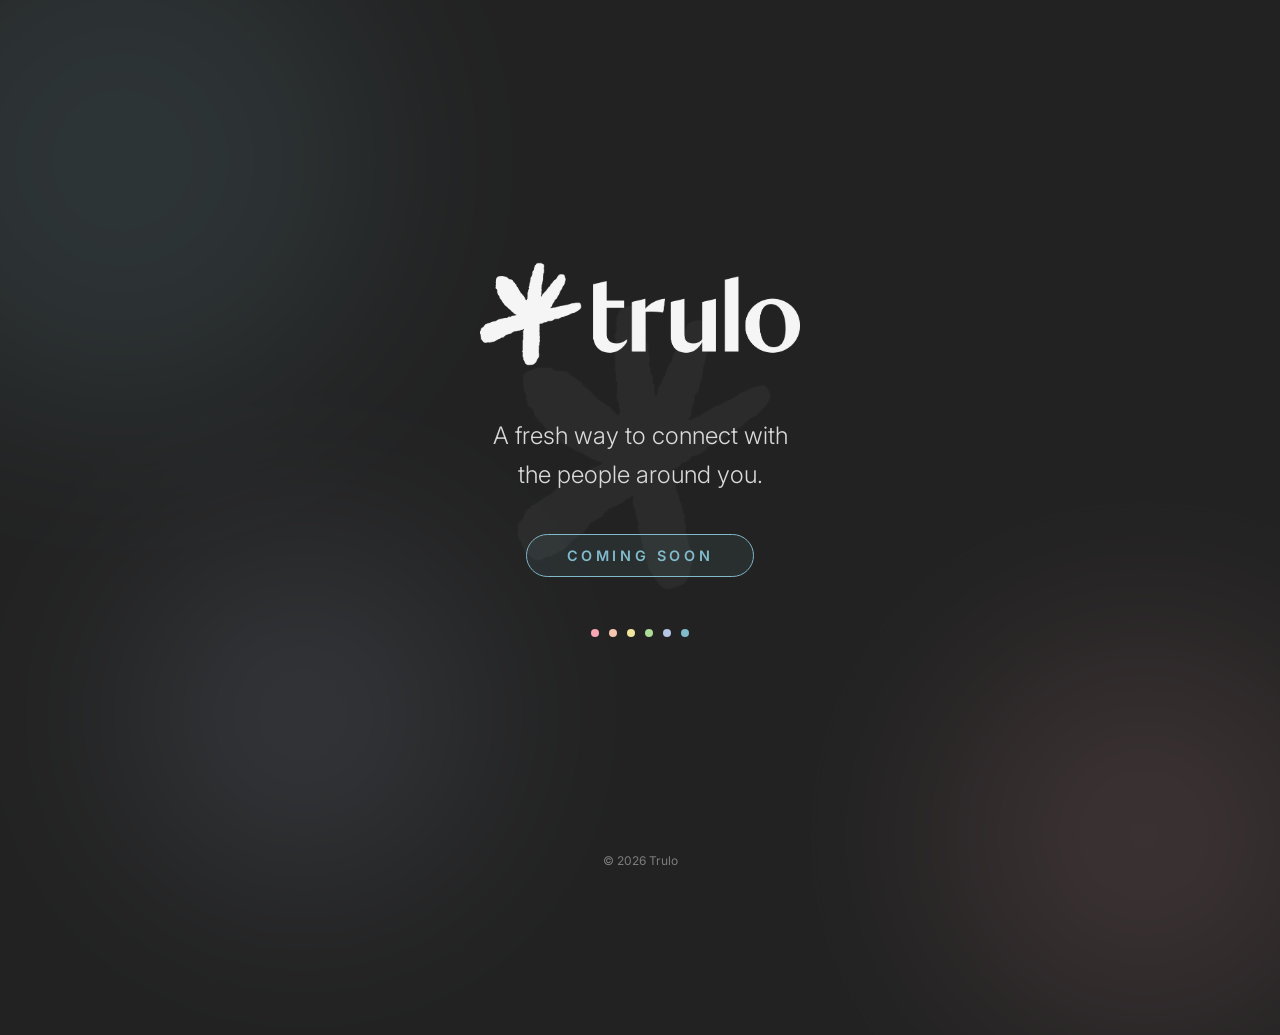
==== index.html @ 363f3338 "Initial commit: Trulo coming soon holding page" ====
<!DOCTYPE html>
<html lang="en">
<head>
  <meta charset="UTF-8">
  <meta name="viewport" content="width=device-width, initial-scale=1.0">
  <title>Trulo — Coming Soon</title>
  <meta name="description" content="Trulo is coming soon. A fresh way to connect with people near you.">
  <meta name="theme-color" content="#222222">
  <link rel="preconnect" href="https://fonts.googleapis.com">
  <link rel="preconnect" href="https://fonts.gstatic.com" crossorigin>
  <link href="https://fonts.googleapis.com/css2?family=Inter:wght@300;400;500;600;700&display=swap" rel="stylesheet">
  <style>
    /* ── Reset ─────────────────────────────────────── */
    *, *::before, *::after { margin: 0; padding: 0; box-sizing: border-box; }

    /* ── Brand Tokens ─────────────────────────────── */
    :root {
      --black:       #222222;
      --white:       #F5F5F5;
      --dark-grey:   #383838;
      --mid-grey:    #7D7D7D;
      --light-grey:  #DADADA;
      --turquoise:   #81BACB;
      --turquoise-d: #57828F;
      --red-bright:  #E0374D;
      --red-light:   #F6A7B2;
      --green-light: #AEDB98;
      --blue-light:  #B5C5E6;
      --yellow-light:#F1E49C;
      --orange-light:#F4C6B0;
    }

    /* ── Body ─────────────────────────────────────── */
    html, body {
      height: 100%;
    }
    body {
      background: var(--black);
      color: var(--white);
      font-family: 'Inter', -apple-system, BlinkMacSystemFont, sans-serif;
      display: flex;
      flex-direction: column;
      align-items: center;
      justify-content: center;
      overflow: hidden;
      position: relative;
    }

    /* ── Floating blobs (background atmosphere) ──── */
    .blob {
      position: absolute;
      border-radius: 50%;
      filter: blur(100px);
      opacity: 0.12;
      pointer-events: none;
      animation: drift 20s ease-in-out infinite alternate;
    }
    .blob-1 {
      width: 500px; height: 500px;
      background: var(--turquoise);
      top: -10%; left: -10%;
      animation-duration: 22s;
    }
    .blob-2 {
      width: 400px; height: 400px;
      background: var(--red-light);
      bottom: -15%; right: -5%;
      animation-duration: 18s;
      animation-delay: -5s;
    }
    .blob-3 {
      width: 350px; height: 350px;
      background: var(--blue-light);
      top: 60%; left: 10%;
      animation-duration: 25s;
      animation-delay: -10s;
    }
    @keyframes drift {
      0%   { transform: translate(0, 0) scale(1); }
      50%  { transform: translate(30px, -20px) scale(1.05); }
      100% { transform: translate(-20px, 15px) scale(0.95); }
    }

    /* ── Content ───────────────────────────────────── */
    .content {
      position: relative;
      z-index: 1;
      text-align: center;
      padding: 2rem;
      max-width: 600px;
    }

    /* ── Logo ──────────────────────────────────────── */
    .logo {
      width: min(320px, 70vw);
      margin-bottom: 3rem;
      opacity: 0;
      animation: fadeUp 1s ease-out 0.2s forwards;
    }

    /* ── Mark (splat icon, decorative) ─────────────── */
    .mark {
      position: absolute;
      z-index: 0;
      width: 280px;
      opacity: 0.04;
      top: 50%;
      left: 50%;
      transform: translate(-50%, -50%) rotate(-15deg);
      pointer-events: none;
    }

    /* ── Typography ────────────────────────────────── */
    .tagline {
      font-size: clamp(1.1rem, 3vw, 1.5rem);
      font-weight: 300;
      color: var(--light-grey);
      line-height: 1.6;
      margin-bottom: 2.5rem;
      opacity: 0;
      animation: fadeUp 1s ease-out 0.5s forwards;
    }

    .coming-soon {
      display: inline-block;
      font-size: clamp(0.75rem, 2vw, 0.9rem);
      font-weight: 600;
      letter-spacing: 0.25em;
      text-transform: uppercase;
      color: var(--turquoise);
      border: 1.5px solid var(--turquoise);
      border-radius: 100px;
      padding: 0.75rem 2.5rem;
      opacity: 0;
      animation: fadeUp 1s ease-out 0.8s forwards;
      position: relative;
      overflow: hidden;
    }
    .coming-soon::before {
      content: '';
      position: absolute;
      inset: 0;
      background: var(--turquoise);
      opacity: 0.08;
      border-radius: inherit;
    }

    /* ── Colour dots (brand palette accent) ─────── */
    .dots {
      display: flex;
      gap: 10px;
      justify-content: center;
      margin-top: 3rem;
      opacity: 0;
      animation: fadeUp 1s ease-out 1.1s forwards;
    }
    .dot {
      width: 8px;
      height: 8px;
      border-radius: 50%;
      animation: pulse 3s ease-in-out infinite;
    }
    .dot:nth-child(1) { background: var(--red-light);    animation-delay: 0s; }
    .dot:nth-child(2) { background: var(--orange-light); animation-delay: 0.4s; }
    .dot:nth-child(3) { background: var(--yellow-light); animation-delay: 0.8s; }
    .dot:nth-child(4) { background: var(--green-light);  animation-delay: 1.2s; }
    .dot:nth-child(5) { background: var(--blue-light);   animation-delay: 1.6s; }
    .dot:nth-child(6) { background: var(--turquoise);    animation-delay: 2.0s; }

    @keyframes pulse {
      0%, 100% { transform: scale(1);   opacity: 0.7; }
      50%      { transform: scale(1.4); opacity: 1; }
    }

    /* ── Fade-up entrance ──────────────────────────── */
    @keyframes fadeUp {
      from { opacity: 0; transform: translateY(20px); }
      to   { opacity: 1; transform: translateY(0); }
    }

    /* ── Footer ────────────────────────────────────── */
    .footer {
      position: absolute;
      bottom: 2rem;
      font-size: 0.75rem;
      color: var(--mid-grey);
      z-index: 1;
      opacity: 0;
      animation: fadeUp 1s ease-out 1.4s forwards;
    }
  </style>
</head>
<body>
  <!-- Atmospheric blobs -->
  <div class="blob blob-1"></div>
  <div class="blob blob-2"></div>
  <div class="blob blob-3"></div>

  <!-- Decorative mark -->
  <img class="mark" src="assets/mark_large.png" alt="" aria-hidden="true">

  <!-- Main content -->
  <div class="content">
    <img class="logo" src="assets/logo_large.png" alt="Trulo">

    <p class="tagline">
      A fresh way to connect with<br>the people around you.
    </p>

    <span class="coming-soon">Coming Soon</span>

    <div class="dots">
      <span class="dot"></span>
      <span class="dot"></span>
      <span class="dot"></span>
      <span class="dot"></span>
      <span class="dot"></span>
      <span class="dot"></span>
    </div>
  </div>

  <footer class="footer">
    &copy; 2026 Trulo
  </footer>
</body>
</html>
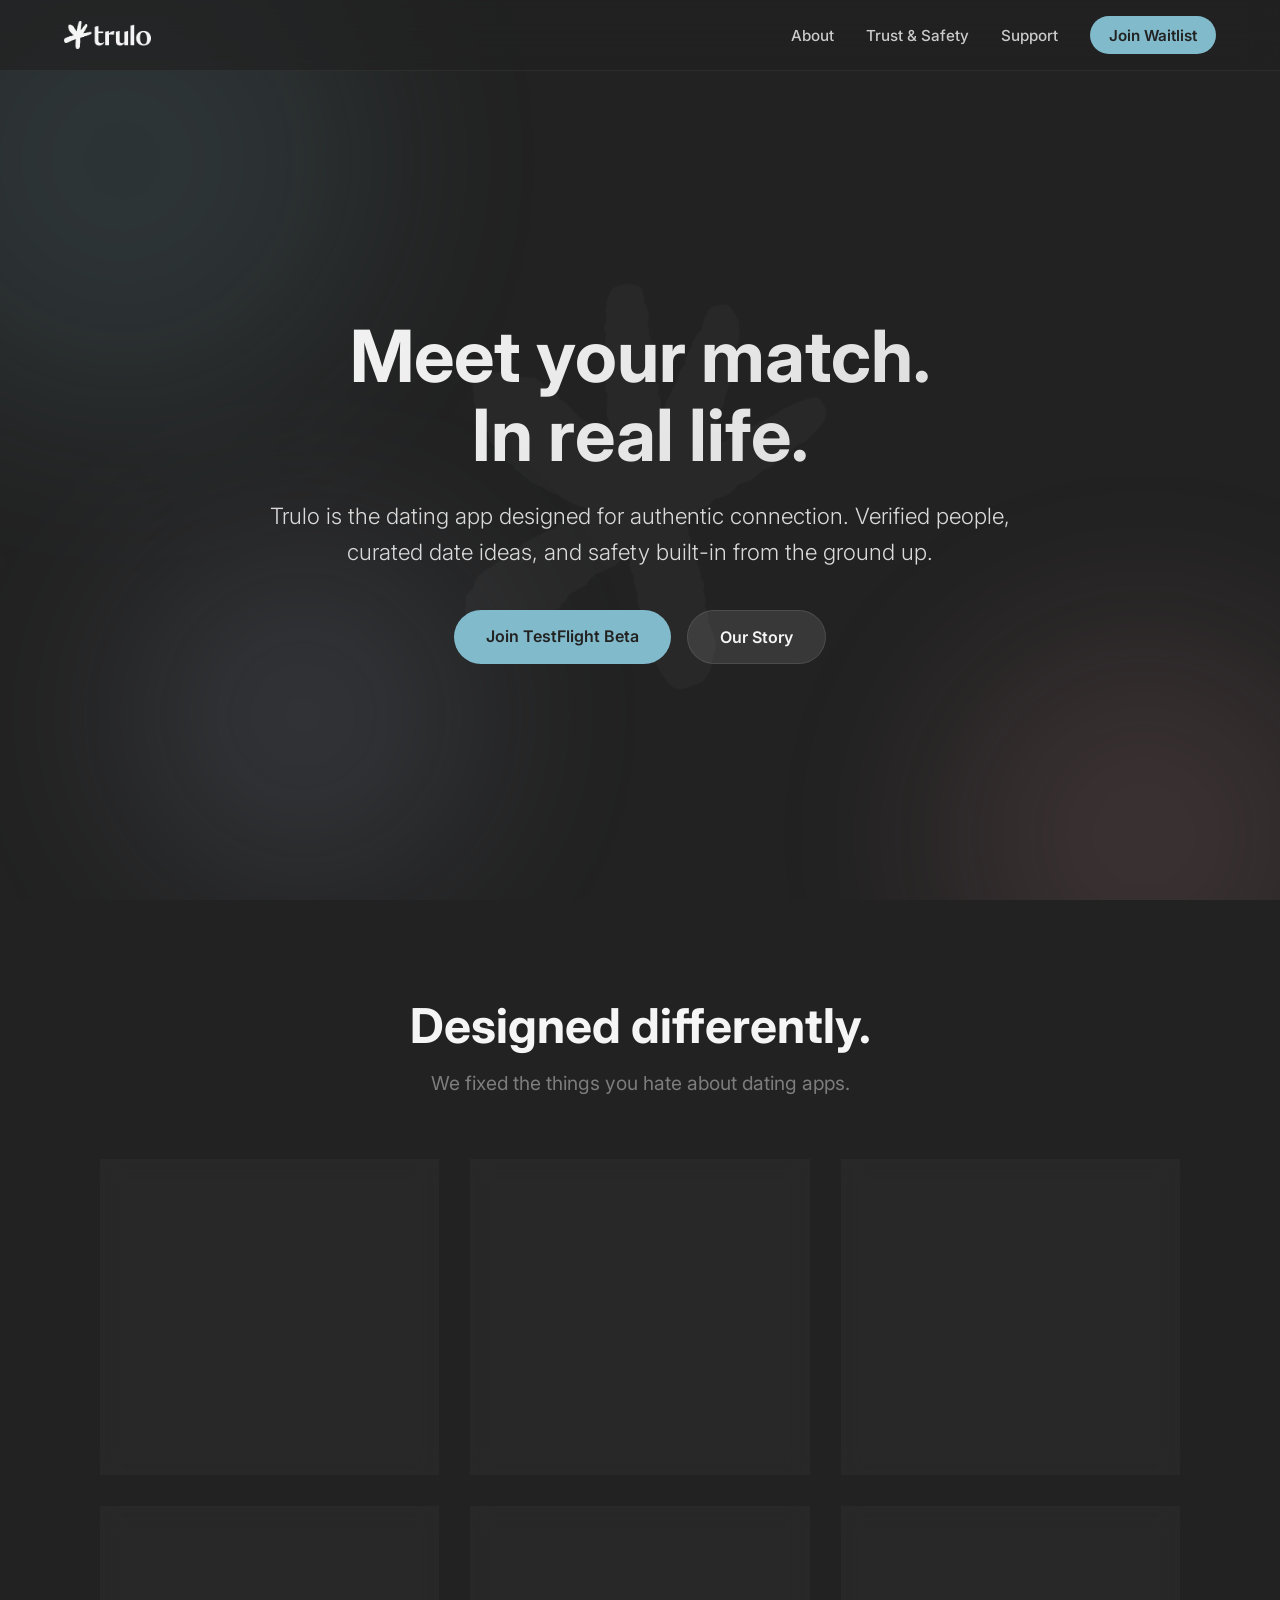
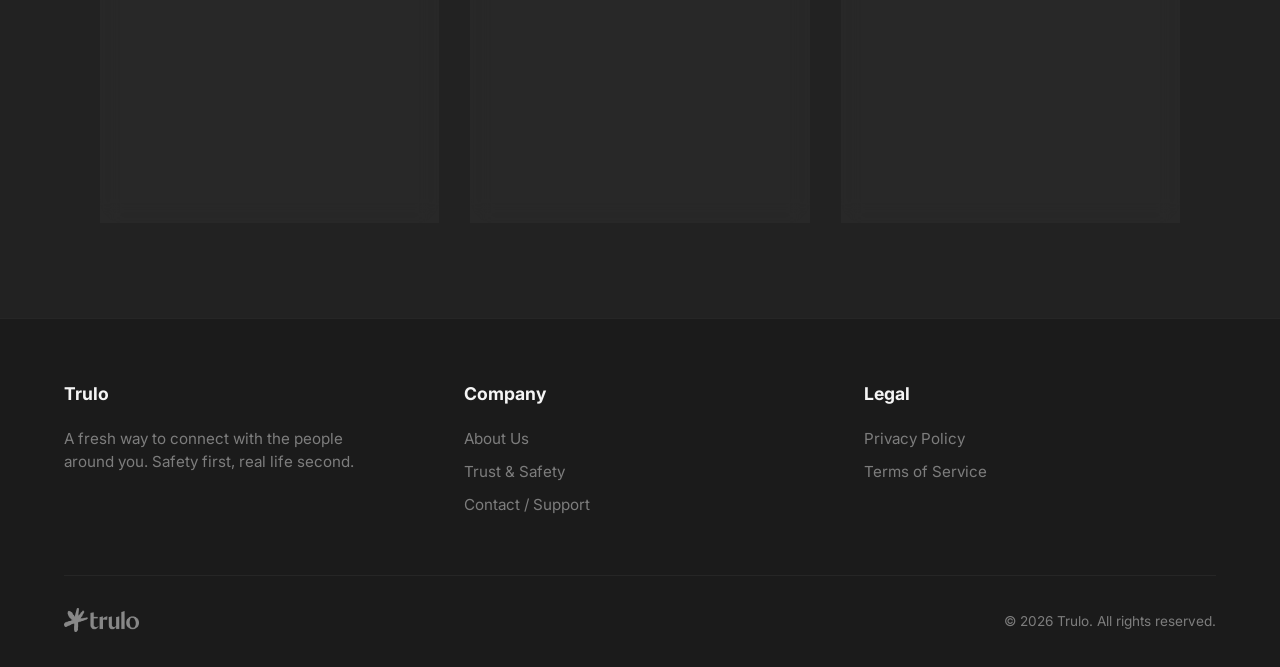
==== commit 1721ed50: "New website" ====
--- a/index.html
+++ b/index.html
@@ -3,224 +3,138 @@
 <head>
   <meta charset="UTF-8">
   <meta name="viewport" content="width=device-width, initial-scale=1.0">
-  <title>Trulo — Coming Soon</title>
-  <meta name="description" content="Trulo is coming soon. A fresh way to connect with people near you.">
+  <title>Trulo — A fresh way to connect</title>
+  <meta name="description" content="Trulo is a dating app focused on real people, real life, and safety. Find someone near you.">
   <meta name="theme-color" content="#222222">
   <link rel="preconnect" href="https://fonts.googleapis.com">
   <link rel="preconnect" href="https://fonts.gstatic.com" crossorigin>
   <link href="https://fonts.googleapis.com/css2?family=Inter:wght@300;400;500;600;700&display=swap" rel="stylesheet">
-  <style>
-    /* ── Reset ─────────────────────────────────────── */
-    *, *::before, *::after { margin: 0; padding: 0; box-sizing: border-box; }
-
-    /* ── Brand Tokens ─────────────────────────────── */
-    :root {
-      --black:       #222222;
-      --white:       #F5F5F5;
-      --dark-grey:   #383838;
-      --mid-grey:    #7D7D7D;
-      --light-grey:  #DADADA;
-      --turquoise:   #81BACB;
-      --turquoise-d: #57828F;
-      --red-bright:  #E0374D;
-      --red-light:   #F6A7B2;
-      --green-light: #AEDB98;
-      --blue-light:  #B5C5E6;
-      --yellow-light:#F1E49C;
-      --orange-light:#F4C6B0;
-    }
-
-    /* ── Body ─────────────────────────────────────── */
-    html, body {
-      height: 100%;
-    }
-    body {
-      background: var(--black);
-      color: var(--white);
-      font-family: 'Inter', -apple-system, BlinkMacSystemFont, sans-serif;
-      display: flex;
-      flex-direction: column;
-      align-items: center;
-      justify-content: center;
-      overflow: hidden;
-      position: relative;
-    }
-
-    /* ── Floating blobs (background atmosphere) ──── */
-    .blob {
-      position: absolute;
-      border-radius: 50%;
-      filter: blur(100px);
-      opacity: 0.12;
-      pointer-events: none;
-      animation: drift 20s ease-in-out infinite alternate;
-    }
-    .blob-1 {
-      width: 500px; height: 500px;
-      background: var(--turquoise);
-      top: -10%; left: -10%;
-      animation-duration: 22s;
-    }
-    .blob-2 {
-      width: 400px; height: 400px;
-      background: var(--red-light);
-      bottom: -15%; right: -5%;
-      animation-duration: 18s;
-      animation-delay: -5s;
-    }
-    .blob-3 {
-      width: 350px; height: 350px;
-      background: var(--blue-light);
-      top: 60%; left: 10%;
-      animation-duration: 25s;
-      animation-delay: -10s;
-    }
-    @keyframes drift {
-      0%   { transform: translate(0, 0) scale(1); }
-      50%  { transform: translate(30px, -20px) scale(1.05); }
-      100% { transform: translate(-20px, 15px) scale(0.95); }
-    }
-
-    /* ── Content ───────────────────────────────────── */
-    .content {
-      position: relative;
-      z-index: 1;
-      text-align: center;
-      padding: 2rem;
-      max-width: 600px;
-    }
-
-    /* ── Logo ──────────────────────────────────────── */
-    .logo {
-      width: min(320px, 70vw);
-      margin-bottom: 3rem;
-      opacity: 0;
-      animation: fadeUp 1s ease-out 0.2s forwards;
-    }
-
-    /* ── Mark (splat icon, decorative) ─────────────── */
-    .mark {
-      position: absolute;
-      z-index: 0;
-      width: 280px;
-      opacity: 0.04;
-      top: 50%;
-      left: 50%;
-      transform: translate(-50%, -50%) rotate(-15deg);
-      pointer-events: none;
-    }
-
-    /* ── Typography ────────────────────────────────── */
-    .tagline {
-      font-size: clamp(1.1rem, 3vw, 1.5rem);
-      font-weight: 300;
-      color: var(--light-grey);
-      line-height: 1.6;
-      margin-bottom: 2.5rem;
-      opacity: 0;
-      animation: fadeUp 1s ease-out 0.5s forwards;
-    }
-
-    .coming-soon {
-      display: inline-block;
-      font-size: clamp(0.75rem, 2vw, 0.9rem);
-      font-weight: 600;
-      letter-spacing: 0.25em;
-      text-transform: uppercase;
-      color: var(--turquoise);
-      border: 1.5px solid var(--turquoise);
-      border-radius: 100px;
-      padding: 0.75rem 2.5rem;
-      opacity: 0;
-      animation: fadeUp 1s ease-out 0.8s forwards;
-      position: relative;
-      overflow: hidden;
-    }
-    .coming-soon::before {
-      content: '';
-      position: absolute;
-      inset: 0;
-      background: var(--turquoise);
-      opacity: 0.08;
-      border-radius: inherit;
-    }
-
-    /* ── Colour dots (brand palette accent) ─────── */
-    .dots {
-      display: flex;
-      gap: 10px;
-      justify-content: center;
-      margin-top: 3rem;
-      opacity: 0;
-      animation: fadeUp 1s ease-out 1.1s forwards;
-    }
-    .dot {
-      width: 8px;
-      height: 8px;
-      border-radius: 50%;
-      animation: pulse 3s ease-in-out infinite;
-    }
-    .dot:nth-child(1) { background: var(--red-light);    animation-delay: 0s; }
-    .dot:nth-child(2) { background: var(--orange-light); animation-delay: 0.4s; }
-    .dot:nth-child(3) { background: var(--yellow-light); animation-delay: 0.8s; }
-    .dot:nth-child(4) { background: var(--green-light);  animation-delay: 1.2s; }
-    .dot:nth-child(5) { background: var(--blue-light);   animation-delay: 1.6s; }
-    .dot:nth-child(6) { background: var(--turquoise);    animation-delay: 2.0s; }
-
-    @keyframes pulse {
-      0%, 100% { transform: scale(1);   opacity: 0.7; }
-      50%      { transform: scale(1.4); opacity: 1; }
-    }
-
-    /* ── Fade-up entrance ──────────────────────────── */
-    @keyframes fadeUp {
-      from { opacity: 0; transform: translateY(20px); }
-      to   { opacity: 1; transform: translateY(0); }
-    }
-
-    /* ── Footer ────────────────────────────────────── */
-    .footer {
-      position: absolute;
-      bottom: 2rem;
-      font-size: 0.75rem;
-      color: var(--mid-grey);
-      z-index: 1;
-      opacity: 0;
-      animation: fadeUp 1s ease-out 1.4s forwards;
-    }
-  </style>
+  <link rel="stylesheet" href="styles.css">
 </head>
 <body>
-  <!-- Atmospheric blobs -->
-  <div class="blob blob-1"></div>
-  <div class="blob blob-2"></div>
-  <div class="blob blob-3"></div>
-
-  <!-- Decorative mark -->
-  <img class="mark" src="assets/mark_large.png" alt="" aria-hidden="true">
-
-  <!-- Main content -->
-  <div class="content">
-    <img class="logo" src="assets/logo_large.png" alt="Trulo">
-
-    <p class="tagline">
-      A fresh way to connect with<br>the people around you.
-    </p>
-
-    <span class="coming-soon">Coming Soon</span>
-
-    <div class="dots">
-      <span class="dot"></span>
-      <span class="dot"></span>
-      <span class="dot"></span>
-      <span class="dot"></span>
-      <span class="dot"></span>
-      <span class="dot"></span>
-    </div>
+  <div class="background-blobs">
+    <div class="blob blob-1"></div>
+    <div class="blob blob-2"></div>
+    <div class="blob blob-3"></div>
   </div>
 
+  <nav class="nav">
+    <a href="index.html" class="nav-logo">
+      <img src="assets/logo_large.png" alt="Trulo">
+    </a>
+    <div class="nav-links">
+      <a href="about.html">About</a>
+      <a href="safety.html">Trust & Safety</a>
+      <a href="contact.html">Support</a>
+      <a href="#" class="nav-cta">Join Waitlist</a>
+    </div>
+  </nav>
+
+  <main>
+    <section class="hero">
+      <img class="hero-mark" src="assets/mark_large.png" alt="" aria-hidden="true">
+      <div class="hero-content">
+        <h1 class="hero-title">Meet your match.<br>In real life.</h1>
+        <p class="hero-subtitle">
+          Trulo is the dating app designed for authentic connection. Verified people, curated date ideas, and safety built-in from the ground up.
+        </p>
+        <div class="hero-cta">
+          <a href="#" class="btn btn-primary">Join TestFlight Beta</a>
+          <a href="about.html" class="btn btn-secondary">Our Story</a>
+        </div>
+      </div>
+    </section>
+
+    <section id="features" class="features">
+      <div class="section-header">
+        <h2 class="section-title">Designed differently.</h2>
+        <p class="section-subtitle">We fixed the things you hate about dating apps.</p>
+      </div>
+      
+      <div class="features-grid">
+        <div class="feature-card">
+          <div class="feature-icon icon-blue">
+            <svg width="24" height="24" viewBox="0 0 24 24" fill="none" stroke="currentColor" stroke-width="2" stroke-linecap="round" stroke-linejoin="round"><path d="M12 22s8-4 8-10V5l-8-3-8 3v7c0 6 8 10 8 10z"></path></svg>
+          </div>
+          <h3 class="feature-title">Verified Users Only</h3>
+          <p class="feature-text">Every user goes through a mandatory ID check. Know confidently that they're a real person, and that their age is correct.</p>
+        </div>
+
+        <div class="feature-card">
+          <div class="feature-icon icon-turquoise">
+            <svg width="24" height="24" viewBox="0 0 24 24" fill="none" stroke="currentColor" stroke-width="2" stroke-linecap="round" stroke-linejoin="round"><path d="M21 10c0 7-9 13-9 13s-9-6-9-13a9 9 0 0 1 18 0z"></path><circle cx="12" cy="10" r="3"></circle></svg>
+          </div>
+          <h3 class="feature-title">Travel Time Search</h3>
+          <p class="feature-text">Don't search by a useless crow-flies radius. Search for people by actual travel time. "I want to meet someone within 1 hour of me".</p>
+        </div>
+
+        <div class="feature-card">
+          <div class="feature-icon icon-orange">
+            <svg width="24" height="24" viewBox="0 0 24 24" fill="none" stroke="currentColor" stroke-width="2" stroke-linecap="round" stroke-linejoin="round"><path d="M21 16V8a2 2 0 0 0-1-1.73l-7-4a2 2 0 0 0-2 0l-7 4A2 2 0 0 0 3 8v8a2 2 0 0 0 1 1.73l7 4a2 2 0 0 0 2 0l7-4A2 2 0 0 0 21 16z"></path><polyline points="3.27 6.96 12 12.01 20.73 6.96"></polyline><line x1="12" y1="22.08" x2="12" y2="12"></line></svg>
+          </div>
+          <h3 class="feature-title">Customizable Profiles</h3>
+          <p class="feature-text">Show off the real you. Fully customizable profiles based on flexible content blocks that let your personality shine.</p>
+        </div>
+
+        <div class="feature-card">
+          <div class="feature-icon icon-red">
+            <svg width="24" height="24" viewBox="0 0 24 24" fill="none" stroke="currentColor" stroke-width="2" stroke-linecap="round" stroke-linejoin="round"><path d="M2 3h6a4 4 0 0 1 4 4v14a3 3 0 0 0-3-3H2z"></path><path d="M22 3h-6a4 4 0 0 0-4 4v14a3 3 0 0 1 3-3h7z"></path></svg>
+          </div>
+          <h3 class="feature-title">Focus on the Date</h3>
+          <p class="feature-text">Limited parallel conversations and limited messages. We encourage you to agree to a date or exchange numbers, rather than finding pen pals.</p>
+        </div>
+
+        <div class="feature-card">
+          <div class="feature-icon icon-yellow">
+            <svg width="24" height="24" viewBox="0 0 24 24" fill="none" stroke="currentColor" stroke-width="2" stroke-linecap="round" stroke-linejoin="round"><circle cx="12" cy="12" r="10"></circle><polyline points="12 6 12 12 16 14"></polyline></svg>
+          </div>
+          <h3 class="feature-title">Personal Audit Trail</h3>
+          <p class="feature-text">Tell the app the details of the dates you go on. We create a secure audit trail to protect your personal security.</p>
+        </div>
+
+        <div class="feature-card">
+          <div class="feature-icon icon-green">
+            <svg width="24" height="24" viewBox="0 0 24 24" fill="none" stroke="currentColor" stroke-width="2" stroke-linecap="round" stroke-linejoin="round"><path d="M22 11.08V12a10 10 0 1 1-5.93-9.14"></path><polyline points="22 4 12 14.01 9 11.01"></polyline></svg>
+          </div>
+          <h3 class="feature-title">Curated Date Ideas</h3>
+          <p class="feature-text">Need inspiration? The app will suggest date ideas for you — places near him, near her, or somewhere perfectly in the middle.</p>
+        </div>
+      </div>
+    </section>
+  </main>
+
   <footer class="footer">
-    &copy; 2026 Trulo
+    <div class="footer-content">
+      <div class="footer-col">
+        <h4>Trulo</h4>
+        <p style="color: var(--mid-grey); font-size: 0.95rem; line-height: 1.5; padding-right: 2rem;">
+          A fresh way to connect with the people around you. Safety first, real life second.
+        </p>
+      </div>
+      <div class="footer-col">
+        <h4>Company</h4>
+        <ul>
+          <li><a href="about.html">About Us</a></li>
+          <li><a href="safety.html">Trust & Safety</a></li>
+          <li><a href="contact.html">Contact / Support</a></li>
+        </ul>
+      </div>
+      <div class="footer-col">
+        <h4>Legal</h4>
+        <ul>
+          <li><a href="privacy.html">Privacy Policy</a></li>
+          <li><a href="terms.html">Terms of Service</a></li>
+        </ul>
+      </div>
+    </div>
+    <div class="footer-bottom">
+      <div class="footer-logo">
+        <a href="index.html"><img src="assets/logo_large.png" alt="Trulo Logo"></a>
+      </div>
+      <div class="footer-copyright">
+        &copy; 2026 Trulo. All rights reserved.
+      </div>
+    </div>
   </footer>
 </body>
 </html>
--- a/styles.css
+++ b/styles.css
@@ -0,0 +1,407 @@
+/* ── Reset ─────────────────────────────────────── */
+*, *::before, *::after { margin: 0; padding: 0; box-sizing: border-box; }
+
+/* ── Brand Tokens ─────────────────────────────── */
+:root {
+  --black:       #222222;
+  --white:       #F5F5F5;
+  --dark-grey:   #383838;
+  --mid-grey:    #7D7D7D;
+  --light-grey:  #DADADA;
+  --turquoise:   #81BACB;
+  --turquoise-d: #57828F;
+  --red-bright:  #E0374D;
+  --red-light:   #F6A7B2;
+  --green-light: #AEDB98;
+  --blue-light:  #B5C5E6;
+  --yellow-light:#F1E49C;
+  --orange-light:#F4C6B0;
+}
+
+/* ── Typography & Base ────────────────────────── */
+html { scroll-behavior: smooth; }
+body {
+  background: var(--black);
+  color: var(--white);
+  font-family: 'Inter', -apple-system, BlinkMacSystemFont, sans-serif;
+  overflow-x: hidden;
+  position: relative;
+  min-height: 100vh;
+  display: flex;
+  flex-direction: column;
+}
+
+/* ── Floating blobs (background atmosphere) ──── */
+.background-blobs {
+  position: fixed;
+  inset: 0;
+  z-index: -1;
+  overflow: hidden;
+  pointer-events: none;
+}
+.blob {
+  position: absolute;
+  border-radius: 50%;
+  filter: blur(100px);
+  opacity: 0.12;
+  animation: drift 20s ease-in-out infinite alternate;
+}
+.blob-1 {
+  width: 500px; height: 500px;
+  background: var(--turquoise);
+  top: -10%; left: -10%;
+  animation-duration: 22s;
+}
+.blob-2 {
+  width: 400px; height: 400px;
+  background: var(--red-light);
+  bottom: -15%; right: -5%;
+  animation-duration: 18s;
+  animation-delay: -5s;
+}
+.blob-3 {
+  width: 350px; height: 350px;
+  background: var(--blue-light);
+  top: 60%; left: 10%;
+  animation-duration: 25s;
+  animation-delay: -10s;
+}
+@keyframes drift {
+  0%   { transform: translate(0, 0) scale(1); }
+  50%  { transform: translate(30px, -20px) scale(1.05); }
+  100% { transform: translate(-20px, 15px) scale(0.95); }
+}
+
+/* ── Navigation ────────────────────────────────── */
+.nav {
+  position: fixed;
+  top: 0;
+  width: 100%;
+  padding: 1rem 5%;
+  display: flex;
+  justify-content: space-between;
+  align-items: center;
+  z-index: 100;
+  background: rgba(34, 34, 34, 0.7);
+  backdrop-filter: blur(16px);
+  -webkit-backdrop-filter: blur(16px);
+  border-bottom: 1px solid rgba(255, 255, 255, 0.05);
+}
+.nav-logo img {
+  height: 28px;
+  display: block;
+}
+.nav-links {
+  display: flex;
+  gap: 2rem;
+  align-items: center;
+}
+.nav-links a {
+  color: var(--white);
+  text-decoration: none;
+  font-size: 0.95rem;
+  font-weight: 500;
+  opacity: 0.8;
+  transition: all 0.2s ease;
+}
+.nav-links a:hover, .nav-links a.active {
+  opacity: 1;
+  color: var(--turquoise);
+}
+.nav-cta {
+  background: var(--turquoise);
+  color: var(--black) !important;
+  padding: 0.6rem 1.2rem;
+  border-radius: 100px;
+  font-weight: 600 !important;
+  opacity: 1 !important;
+}
+.nav-cta:hover {
+  transform: translateY(-2px);
+  box-shadow: 0 4px 12px rgba(129, 186, 203, 0.3);
+}
+
+/* ── Content & Layout ──────────────────────────── */
+main {
+  flex: 1;
+  padding-top: 80px; /* offset for fixed nav */
+  width: 100%;
+  max-width: 1200px;
+  margin: 0 auto;
+}
+
+/* ── Hero Section ──────────────────────────────── */
+.hero {
+  min-height: calc(100vh - 80px);
+  display: flex;
+  flex-direction: column;
+  align-items: center;
+  justify-content: center;
+  text-align: center;
+  padding: 2rem 5%;
+  position: relative;
+}
+.hero-mark {
+  position: absolute;
+  width: 400px;
+  opacity: 0.03;
+  top: 50%;
+  left: 50%;
+  transform: translate(-50%, -50%) rotate(-15deg);
+  pointer-events: none;
+  z-index: 0;
+}
+.hero-content {
+  position: relative;
+  z-index: 1;
+  max-width: 800px;
+}
+.hero-title {
+  font-size: clamp(2.5rem, 6vw, 4.5rem);
+  font-weight: 700;
+  line-height: 1.1;
+  margin-bottom: 1.5rem;
+  opacity: 0;
+  animation: fadeUp 1s ease-out 0.2s forwards;
+  background: linear-gradient(135deg, var(--white), var(--light-grey));
+  -webkit-background-clip: text;
+  -webkit-text-fill-color: transparent;
+}
+.hero-subtitle {
+  font-size: clamp(1.1rem, 3vw, 1.4rem);
+  font-weight: 300;
+  color: var(--light-grey);
+  line-height: 1.6;
+  margin-bottom: 2.5rem;
+  opacity: 0;
+  animation: fadeUp 1s ease-out 0.4s forwards;
+}
+.hero-cta {
+  display: inline-flex;
+  gap: 1rem;
+  opacity: 0;
+  animation: fadeUp 1s ease-out 0.6s forwards;
+}
+.btn {
+  display: inline-block;
+  padding: 1rem 2rem;
+  border-radius: 100px;
+  font-size: 1rem;
+  font-weight: 600;
+  text-decoration: none;
+  transition: all 0.2s ease;
+  cursor: pointer;
+  border: none;
+}
+.btn-primary {
+  background: var(--turquoise);
+  color: var(--black);
+}
+.btn-primary:hover {
+  transform: translateY(-2px);
+  box-shadow: 0 8px 20px rgba(129, 186, 203, 0.3);
+}
+.btn-secondary {
+  background: rgba(255, 255, 255, 0.1);
+  color: var(--white);
+  backdrop-filter: blur(10px);
+  border: 1px solid rgba(255, 255, 255, 0.1);
+}
+.btn-secondary:hover {
+  background: rgba(255, 255, 255, 0.15);
+  transform: translateY(-2px);
+}
+
+/* ── Features Section ──────────────────────────── */
+.features {
+  padding: 6rem 5%;
+}
+.section-header {
+  text-align: center;
+  margin-bottom: 4rem;
+}
+.section-title {
+  font-size: clamp(2rem, 4vw, 3rem);
+  margin-bottom: 1rem;
+}
+.section-subtitle {
+  color: var(--mid-grey);
+  font-size: 1.2rem;
+}
+.features-grid {
+  display: grid;
+  grid-template-columns: repeat(auto-fit, minmax(300px, 1fr));
+  gap: 2rem;
+}
+.feature-card {
+  background: rgba(255, 255, 255, 0.03);
+  border: 1px solid rgba(255, 255, 255, 0.05);
+  border-radius: 24px;
+  padding: 2.5rem;
+  backdrop-filter: blur(10px);
+  transition: transform 0.3s ease, background 0.3s ease;
+}
+.feature-card:hover {
+  transform: translateY(-5px);
+  background: rgba(255, 255, 255, 0.06);
+}
+.feature-icon {
+  width: 48px;
+  height: 48px;
+  border-radius: 12px;
+  display: flex;
+  align-items: center;
+  justify-content: center;
+  margin-bottom: 1.5rem;
+  font-size: 1.5rem;
+}
+.icon-red { background: rgba(246, 167, 178, 0.1); color: var(--red-light); }
+.icon-blue { background: rgba(181, 197, 230, 0.1); color: var(--blue-light); }
+.icon-green { background: rgba(174, 219, 152, 0.1); color: var(--green-light); }
+.icon-yellow { background: rgba(241, 228, 156, 0.1); color: var(--yellow-light); }
+.icon-orange { background: rgba(244, 198, 176, 0.1); color: var(--orange-light); }
+.icon-turquoise { background: rgba(129, 186, 203, 0.1); color: var(--turquoise); }
+
+.feature-title {
+  font-size: 1.25rem;
+  font-weight: 600;
+  margin-bottom: 1rem;
+}
+.feature-text {
+  color: var(--light-grey);
+  line-height: 1.6;
+  font-size: 0.95rem;
+}
+
+/* ── Standard Page Content ─────────────────────── */
+.page-container {
+  padding: 4rem 5% 6rem;
+  max-width: 800px;
+  margin: 0 auto;
+}
+.page-header {
+  margin-bottom: 3rem;
+  text-align: center;
+}
+.page-title {
+  font-size: clamp(2rem, 5vw, 3.5rem);
+  margin-bottom: 1rem;
+}
+.page-subtitle {
+  color: var(--mid-grey);
+  font-size: 1.2rem;
+}
+.prose {
+  color: var(--light-grey);
+  line-height: 1.8;
+  font-size: 1.05rem;
+}
+.prose h2 {
+  color: var(--white);
+  font-size: 1.8rem;
+  margin: 3rem 0 1rem;
+}
+.prose h3 {
+  color: var(--white);
+  font-size: 1.4rem;
+  margin: 2rem 0 1rem;
+}
+.prose p {
+  margin-bottom: 1.5rem;
+}
+.prose ul, .prose ol {
+  margin-bottom: 1.5rem;
+  padding-left: 1.5rem;
+}
+.prose li {
+  margin-bottom: 0.5rem;
+}
+.prose a {
+  color: var(--turquoise);
+  text-decoration: underline;
+  text-decoration-color: rgba(129, 186, 203, 0.3);
+  text-underline-offset: 4px;
+  transition: all 0.2s ease;
+}
+.prose a:hover {
+  text-decoration-color: var(--turquoise);
+}
+.prose-panel {
+  background: rgba(255, 255, 255, 0.03);
+  border: 1px solid rgba(255, 255, 255, 0.05);
+  border-radius: 16px;
+  padding: 2rem;
+  margin-bottom: 2rem;
+}
+
+/* ── Footer ────────────────────────────────────── */
+.footer {
+  border-top: 1px solid rgba(255, 255, 255, 0.05);
+  padding: 4rem 5% 2rem;
+  background: rgba(0, 0, 0, 0.2);
+  margin-top: auto;
+}
+.footer-content {
+  max-width: 1200px;
+  margin: 0 auto;
+  display: grid;
+  grid-template-columns: repeat(auto-fit, minmax(200px, 1fr));
+  gap: 3rem;
+  margin-bottom: 3rem;
+}
+.footer-col h4 {
+  color: var(--white);
+  font-size: 1.1rem;
+  margin-bottom: 1.5rem;
+}
+.footer-col ul {
+  list-style: none;
+}
+.footer-col li {
+  margin-bottom: 0.8rem;
+}
+.footer-col a {
+  color: var(--mid-grey);
+  text-decoration: none;
+  font-size: 0.95rem;
+  transition: color 0.2s ease;
+}
+.footer-col a:hover {
+  color: var(--turquoise);
+}
+.footer-bottom {
+  max-width: 1200px;
+  margin: 0 auto;
+  display: flex;
+  justify-content: space-between;
+  align-items: center;
+  padding-top: 2rem;
+  border-top: 1px solid rgba(255, 255, 255, 0.05);
+  color: var(--mid-grey);
+  font-size: 0.85rem;
+}
+.footer-logo img {
+  height: 24px;
+  opacity: 0.5;
+  transition: opacity 0.2s ease;
+}
+.footer-logo img:hover {
+  opacity: 1;
+}
+
+/* ── Animations ─────────────────────────────── */
+@keyframes fadeUp {
+  from { opacity: 0; transform: translateY(20px); }
+  to   { opacity: 1; transform: translateY(0); }
+}
+
+@media (max-width: 768px) {
+  .nav-links {
+    display: none; /* simple mobile nav approach for MVP */
+  }
+  .footer-bottom {
+    flex-direction: column;
+    gap: 1rem;
+    text-align: center;
+  }
+}
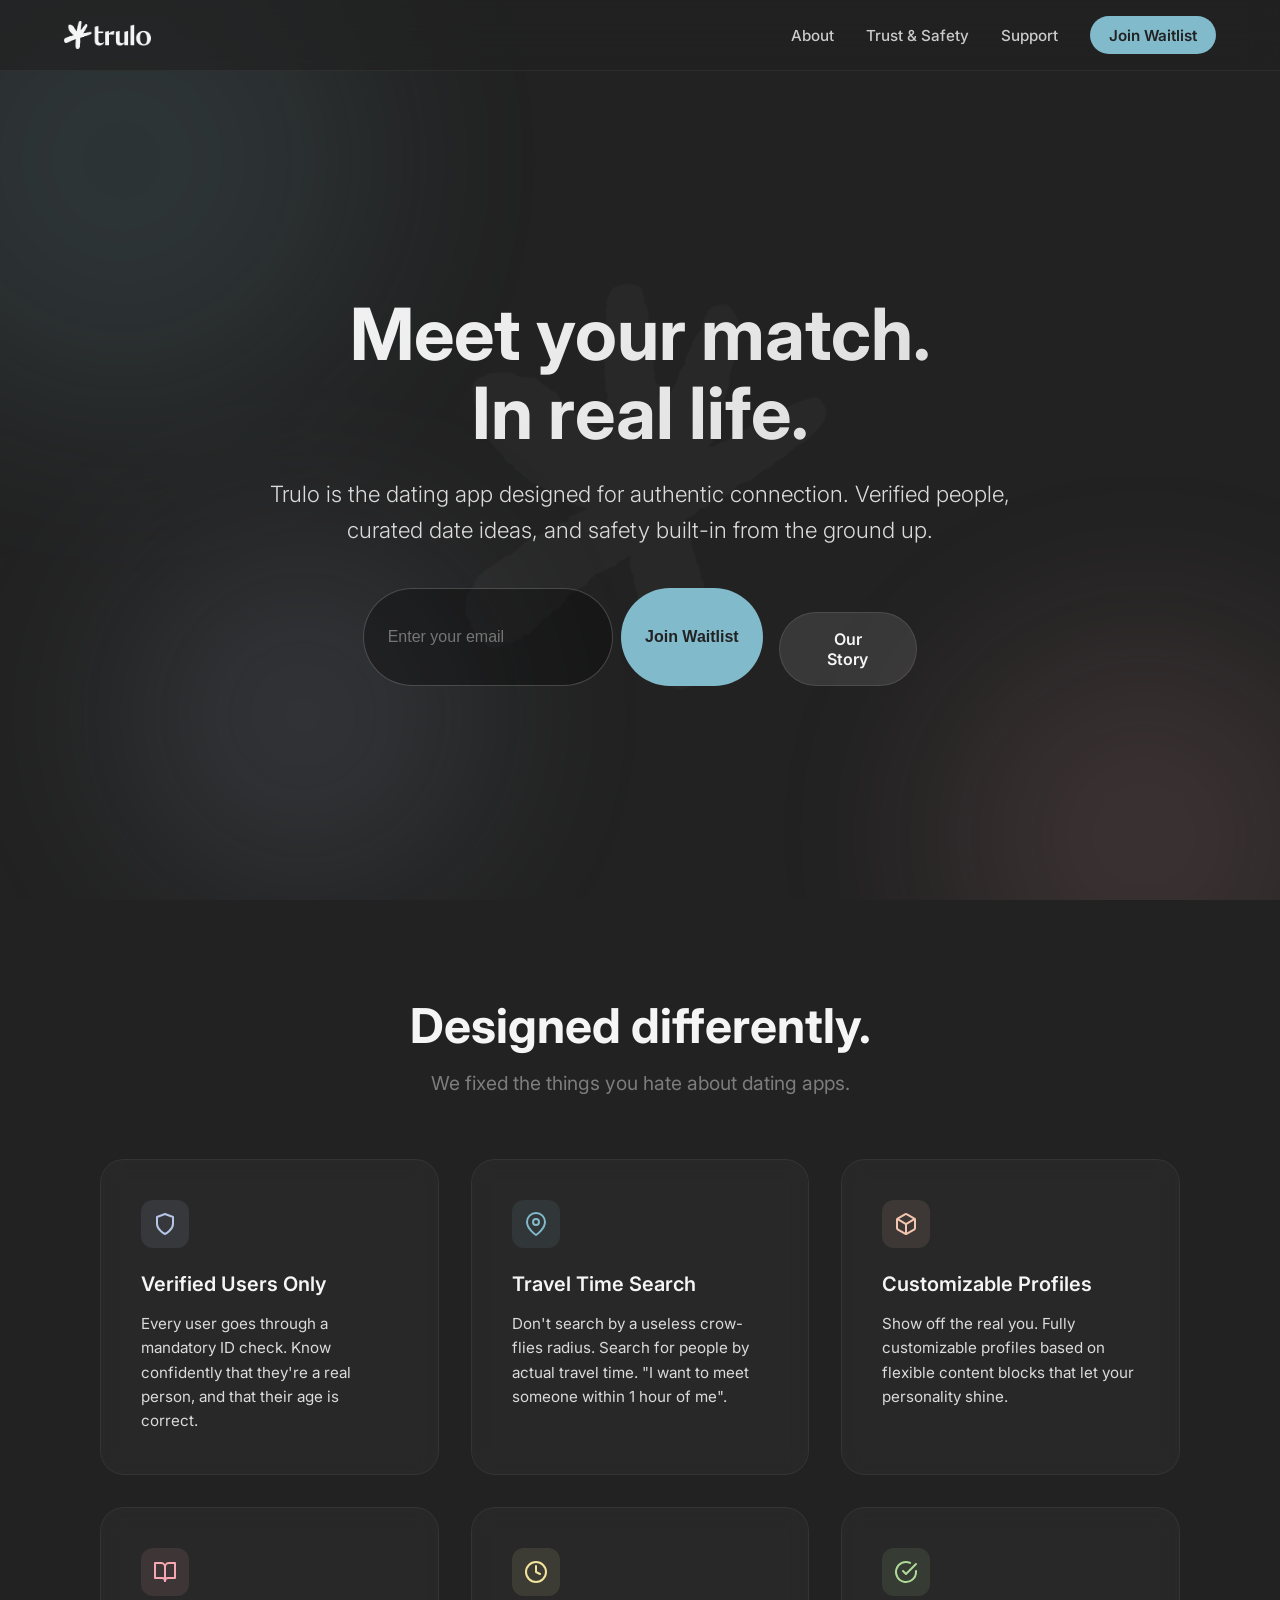
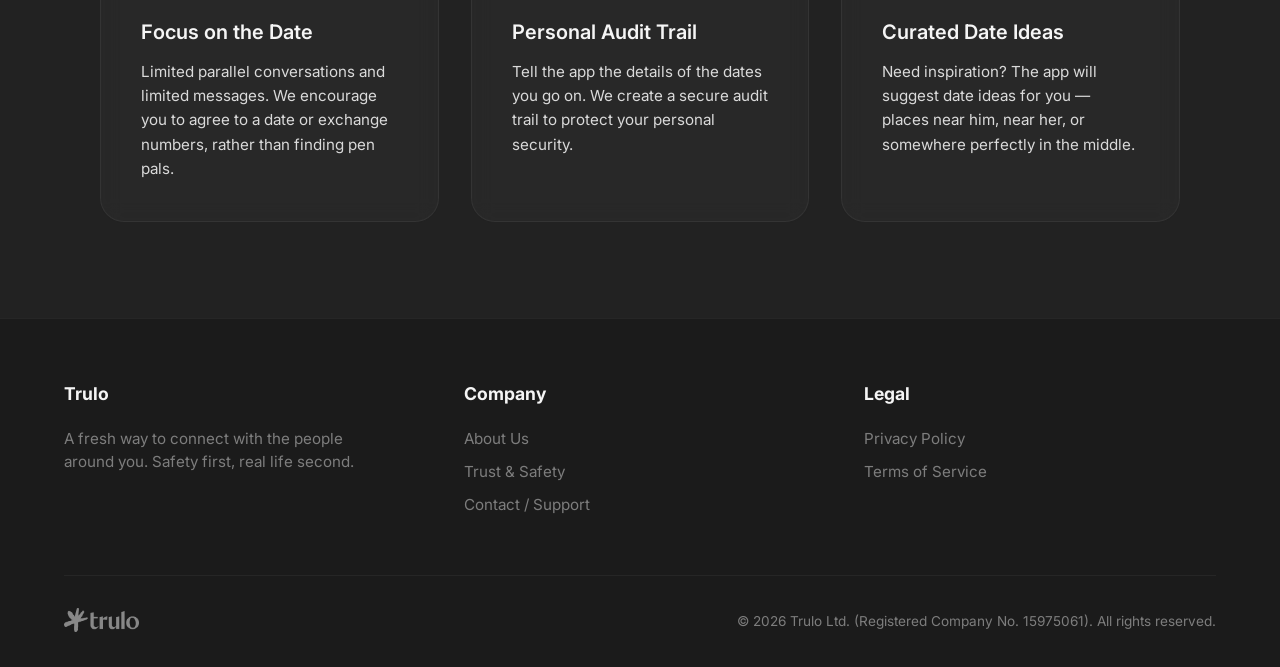
==== commit 9350f465: "Update company details, make sign up form work" ====
--- a/index.html
+++ b/index.html
@@ -1,16 +1,19 @@
 <!DOCTYPE html>
 <html lang="en">
+
 <head>
   <meta charset="UTF-8">
   <meta name="viewport" content="width=device-width, initial-scale=1.0">
   <title>Trulo — A fresh way to connect</title>
-  <meta name="description" content="Trulo is a dating app focused on real people, real life, and safety. Find someone near you.">
+  <meta name="description"
+    content="Trulo is a dating app focused on real people, real life, and safety. Find someone near you.">
   <meta name="theme-color" content="#222222">
   <link rel="preconnect" href="https://fonts.googleapis.com">
   <link rel="preconnect" href="https://fonts.gstatic.com" crossorigin>
   <link href="https://fonts.googleapis.com/css2?family=Inter:wght@300;400;500;600;700&display=swap" rel="stylesheet">
   <link rel="stylesheet" href="styles.css">
 </head>
+
 <body>
   <div class="background-blobs">
     <div class="blob blob-1"></div>
@@ -36,11 +39,20 @@
       <div class="hero-content">
         <h1 class="hero-title">Meet your match.<br>In real life.</h1>
         <p class="hero-subtitle">
-          Trulo is the dating app designed for authentic connection. Verified people, curated date ideas, and safety built-in from the ground up.
+          Trulo is the dating app designed for authentic connection. Verified people, curated date ideas, and safety
+          built-in from the ground up.
         </p>
         <div class="hero-cta">
-          <a href="#" class="btn btn-primary">Join TestFlight Beta</a>
-          <a href="about.html" class="btn btn-secondary">Our Story</a>
+          <!-- A simple form that works on static hosts (like GitHub pages) using a service like Formspree, Netlify Forms, or getform.io -->
+          <form action="https://formspree.io/f/hello@trulo.dating" method="POST"
+            style="display: flex; gap: 0.5rem; justify-content: center; width: 100%; max-width: 400px; margin: 0 auto;">
+            <input type="email" name="email" placeholder="Enter your email" required
+              style="flex: 1; padding: 1rem 1.5rem; border-radius: 100px; border: 1px solid rgba(255,255,255,0.2); background: rgba(0,0,0,0.3); color: white; font-size: 1rem; outline: none;">
+            <button type="submit" class="btn btn-primary" style="padding: 1rem 1.5rem;">Join Waitlist</button>
+          </form>
+          <div style="margin-top: 1.5rem;">
+            <a href="about.html" class="btn btn-secondary">Our Story</a>
+          </div>
         </div>
       </div>
     </section>
@@ -50,54 +62,86 @@
         <h2 class="section-title">Designed differently.</h2>
         <p class="section-subtitle">We fixed the things you hate about dating apps.</p>
       </div>
-      
+
       <div class="features-grid">
         <div class="feature-card">
           <div class="feature-icon icon-blue">
-            <svg width="24" height="24" viewBox="0 0 24 24" fill="none" stroke="currentColor" stroke-width="2" stroke-linecap="round" stroke-linejoin="round"><path d="M12 22s8-4 8-10V5l-8-3-8 3v7c0 6 8 10 8 10z"></path></svg>
+            <svg width="24" height="24" viewBox="0 0 24 24" fill="none" stroke="currentColor" stroke-width="2"
+              stroke-linecap="round" stroke-linejoin="round">
+              <path d="M12 22s8-4 8-10V5l-8-3-8 3v7c0 6 8 10 8 10z"></path>
+            </svg>
           </div>
           <h3 class="feature-title">Verified Users Only</h3>
-          <p class="feature-text">Every user goes through a mandatory ID check. Know confidently that they're a real person, and that their age is correct.</p>
+          <p class="feature-text">Every user goes through a mandatory ID check. Know confidently that they're a real
+            person, and that their age is correct.</p>
         </div>
 
         <div class="feature-card">
           <div class="feature-icon icon-turquoise">
-            <svg width="24" height="24" viewBox="0 0 24 24" fill="none" stroke="currentColor" stroke-width="2" stroke-linecap="round" stroke-linejoin="round"><path d="M21 10c0 7-9 13-9 13s-9-6-9-13a9 9 0 0 1 18 0z"></path><circle cx="12" cy="10" r="3"></circle></svg>
+            <svg width="24" height="24" viewBox="0 0 24 24" fill="none" stroke="currentColor" stroke-width="2"
+              stroke-linecap="round" stroke-linejoin="round">
+              <path d="M21 10c0 7-9 13-9 13s-9-6-9-13a9 9 0 0 1 18 0z"></path>
+              <circle cx="12" cy="10" r="3"></circle>
+            </svg>
           </div>
           <h3 class="feature-title">Travel Time Search</h3>
-          <p class="feature-text">Don't search by a useless crow-flies radius. Search for people by actual travel time. "I want to meet someone within 1 hour of me".</p>
+          <p class="feature-text">Don't search by a useless crow-flies radius. Search for people by actual travel time.
+            "I want to meet someone within 1 hour of me".</p>
         </div>
 
         <div class="feature-card">
           <div class="feature-icon icon-orange">
-            <svg width="24" height="24" viewBox="0 0 24 24" fill="none" stroke="currentColor" stroke-width="2" stroke-linecap="round" stroke-linejoin="round"><path d="M21 16V8a2 2 0 0 0-1-1.73l-7-4a2 2 0 0 0-2 0l-7 4A2 2 0 0 0 3 8v8a2 2 0 0 0 1 1.73l7 4a2 2 0 0 0 2 0l7-4A2 2 0 0 0 21 16z"></path><polyline points="3.27 6.96 12 12.01 20.73 6.96"></polyline><line x1="12" y1="22.08" x2="12" y2="12"></line></svg>
+            <svg width="24" height="24" viewBox="0 0 24 24" fill="none" stroke="currentColor" stroke-width="2"
+              stroke-linecap="round" stroke-linejoin="round">
+              <path
+                d="M21 16V8a2 2 0 0 0-1-1.73l-7-4a2 2 0 0 0-2 0l-7 4A2 2 0 0 0 3 8v8a2 2 0 0 0 1 1.73l7 4a2 2 0 0 0 2 0l7-4A2 2 0 0 0 21 16z">
+              </path>
+              <polyline points="3.27 6.96 12 12.01 20.73 6.96"></polyline>
+              <line x1="12" y1="22.08" x2="12" y2="12"></line>
+            </svg>
           </div>
           <h3 class="feature-title">Customizable Profiles</h3>
-          <p class="feature-text">Show off the real you. Fully customizable profiles based on flexible content blocks that let your personality shine.</p>
+          <p class="feature-text">Show off the real you. Fully customizable profiles based on flexible content blocks
+            that let your personality shine.</p>
         </div>
 
         <div class="feature-card">
           <div class="feature-icon icon-red">
-            <svg width="24" height="24" viewBox="0 0 24 24" fill="none" stroke="currentColor" stroke-width="2" stroke-linecap="round" stroke-linejoin="round"><path d="M2 3h6a4 4 0 0 1 4 4v14a3 3 0 0 0-3-3H2z"></path><path d="M22 3h-6a4 4 0 0 0-4 4v14a3 3 0 0 1 3-3h7z"></path></svg>
+            <svg width="24" height="24" viewBox="0 0 24 24" fill="none" stroke="currentColor" stroke-width="2"
+              stroke-linecap="round" stroke-linejoin="round">
+              <path d="M2 3h6a4 4 0 0 1 4 4v14a3 3 0 0 0-3-3H2z"></path>
+              <path d="M22 3h-6a4 4 0 0 0-4 4v14a3 3 0 0 1 3-3h7z"></path>
+            </svg>
           </div>
           <h3 class="feature-title">Focus on the Date</h3>
-          <p class="feature-text">Limited parallel conversations and limited messages. We encourage you to agree to a date or exchange numbers, rather than finding pen pals.</p>
+          <p class="feature-text">Limited parallel conversations and limited messages. We encourage you to agree to a
+            date or exchange numbers, rather than finding pen pals.</p>
         </div>
 
         <div class="feature-card">
           <div class="feature-icon icon-yellow">
-            <svg width="24" height="24" viewBox="0 0 24 24" fill="none" stroke="currentColor" stroke-width="2" stroke-linecap="round" stroke-linejoin="round"><circle cx="12" cy="12" r="10"></circle><polyline points="12 6 12 12 16 14"></polyline></svg>
+            <svg width="24" height="24" viewBox="0 0 24 24" fill="none" stroke="currentColor" stroke-width="2"
+              stroke-linecap="round" stroke-linejoin="round">
+              <circle cx="12" cy="12" r="10"></circle>
+              <polyline points="12 6 12 12 16 14"></polyline>
+            </svg>
           </div>
           <h3 class="feature-title">Personal Audit Trail</h3>
-          <p class="feature-text">Tell the app the details of the dates you go on. We create a secure audit trail to protect your personal security.</p>
+          <p class="feature-text">Tell the app the details of the dates you go on. We create a secure audit trail to
+            protect your personal security.</p>
         </div>
 
         <div class="feature-card">
           <div class="feature-icon icon-green">
-            <svg width="24" height="24" viewBox="0 0 24 24" fill="none" stroke="currentColor" stroke-width="2" stroke-linecap="round" stroke-linejoin="round"><path d="M22 11.08V12a10 10 0 1 1-5.93-9.14"></path><polyline points="22 4 12 14.01 9 11.01"></polyline></svg>
+            <svg width="24" height="24" viewBox="0 0 24 24" fill="none" stroke="currentColor" stroke-width="2"
+              stroke-linecap="round" stroke-linejoin="round">
+              <path d="M22 11.08V12a10 10 0 1 1-5.93-9.14"></path>
+              <polyline points="22 4 12 14.01 9 11.01"></polyline>
+            </svg>
           </div>
           <h3 class="feature-title">Curated Date Ideas</h3>
-          <p class="feature-text">Need inspiration? The app will suggest date ideas for you — places near him, near her, or somewhere perfectly in the middle.</p>
+          <p class="feature-text">Need inspiration? The app will suggest date ideas for you — places near him, near her,
+            or somewhere perfectly in the middle.</p>
         </div>
       </div>
     </section>
@@ -132,9 +176,10 @@
         <a href="index.html"><img src="assets/logo_large.png" alt="Trulo Logo"></a>
       </div>
       <div class="footer-copyright">
-        &copy; 2026 Trulo. All rights reserved.
+        &copy; 2026 Trulo Ltd. (Registered Company No. 15975061). All rights reserved.
       </div>
     </div>
   </footer>
 </body>
-</html>
+
+</html>
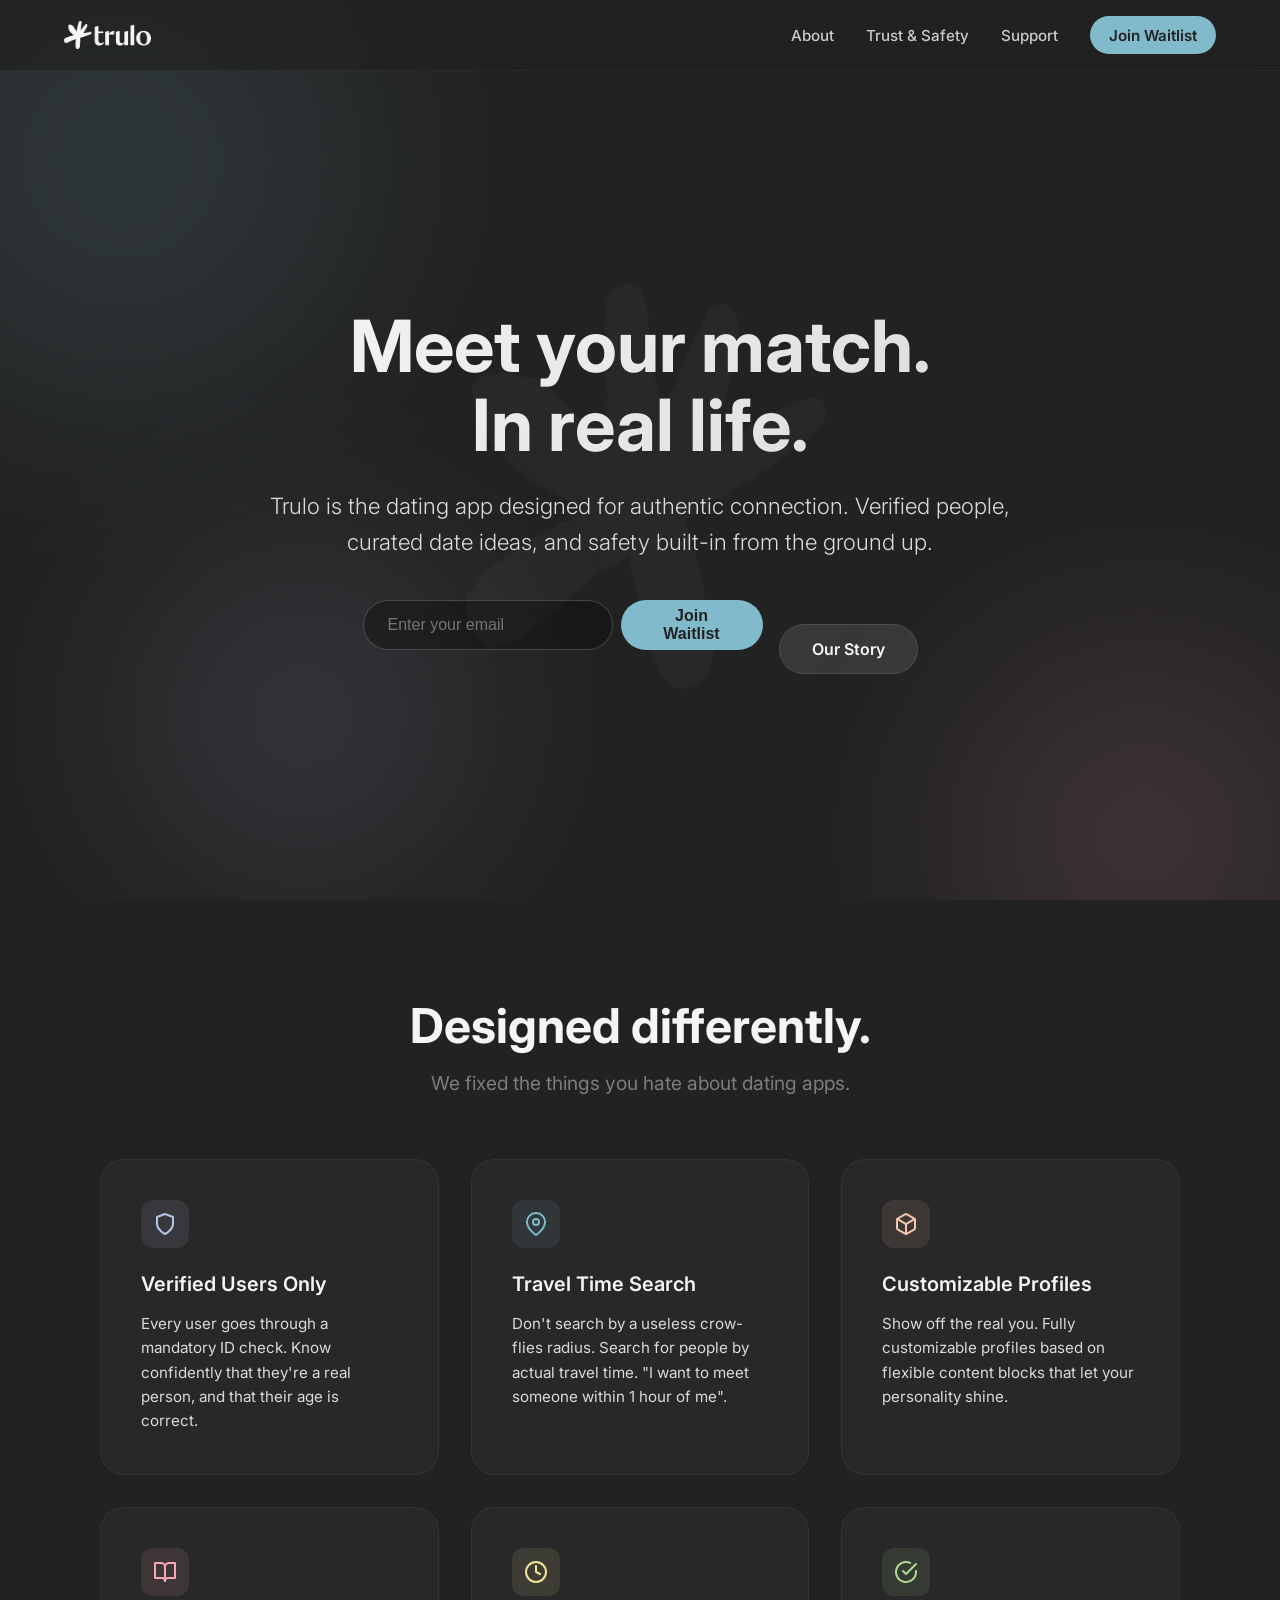
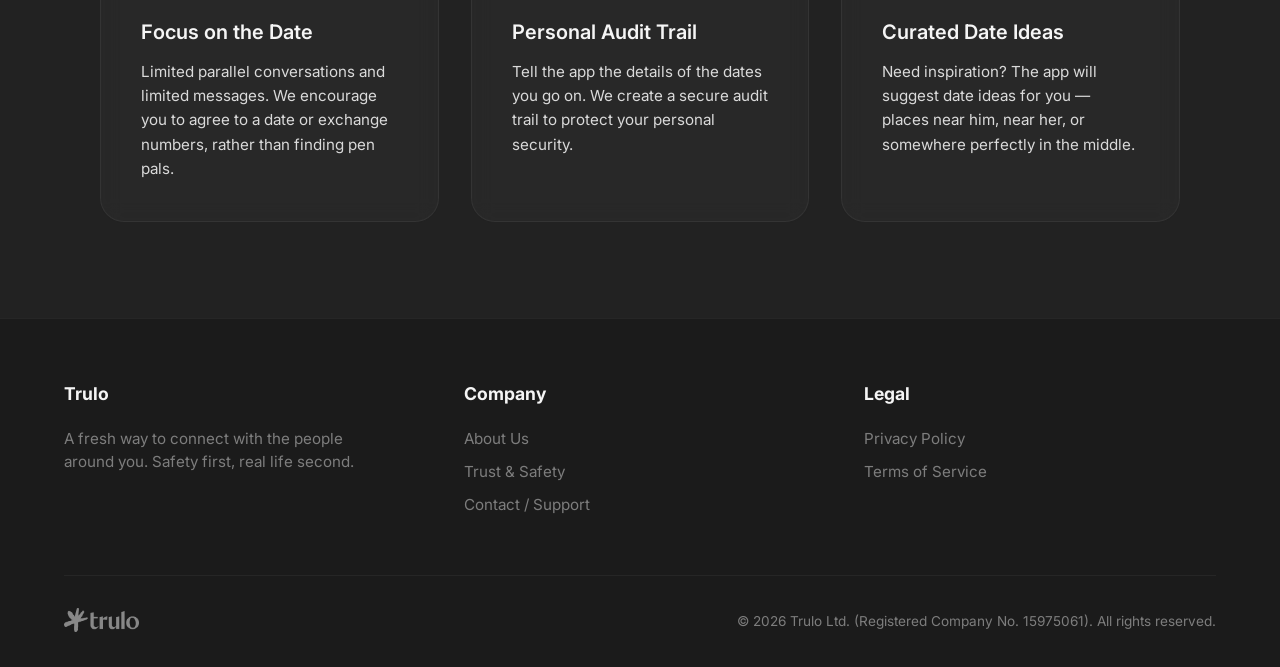
==== commit 52693c0c: "Fix form" ====
--- a/index.html
+++ b/index.html
@@ -44,14 +44,16 @@
         </p>
         <div class="hero-cta">
           <!-- A simple form that works on static hosts (like GitHub pages) using a service like Formspree, Netlify Forms, or getform.io -->
-          <form action="https://formspree.io/f/hello@trulo.dating" method="POST"
-            style="display: flex; gap: 0.5rem; justify-content: center; width: 100%; max-width: 400px; margin: 0 auto;">
+          <form action="https://formspree.io/f/xojnrwyz" method="POST"
+            style="display: flex; gap: 0.5rem; justify-content: center; width: 100%; max-width: 400px; margin: 0 auto; align-items: stretch;">
             <input type="email" name="email" placeholder="Enter your email" required
-              style="flex: 1; padding: 1rem 1.5rem; border-radius: 100px; border: 1px solid rgba(255,255,255,0.2); background: rgba(0,0,0,0.3); color: white; font-size: 1rem; outline: none;">
-            <button type="submit" class="btn btn-primary" style="padding: 1rem 1.5rem;">Join Waitlist</button>
+              style="flex: 1; padding: 0 1.5rem; border-radius: 100px; border: 1px solid rgba(255,255,255,0.2); background: rgba(0,0,0,0.3); color: white; font-size: 1rem; outline: none; height: 50px; line-height: 50px;">
+            <button type="submit" class="btn btn-primary"
+              style="height: 50px; display: flex; align-items: center; justify-content: center;">Join Waitlist</button>
           </form>
           <div style="margin-top: 1.5rem;">
-            <a href="about.html" class="btn btn-secondary">Our Story</a>
+            <a href="about.html" class="btn btn-secondary"
+              style="height: 50px; display: inline-flex; align-items: center; justify-content: center;">Our Story</a>
           </div>
         </div>
       </div>
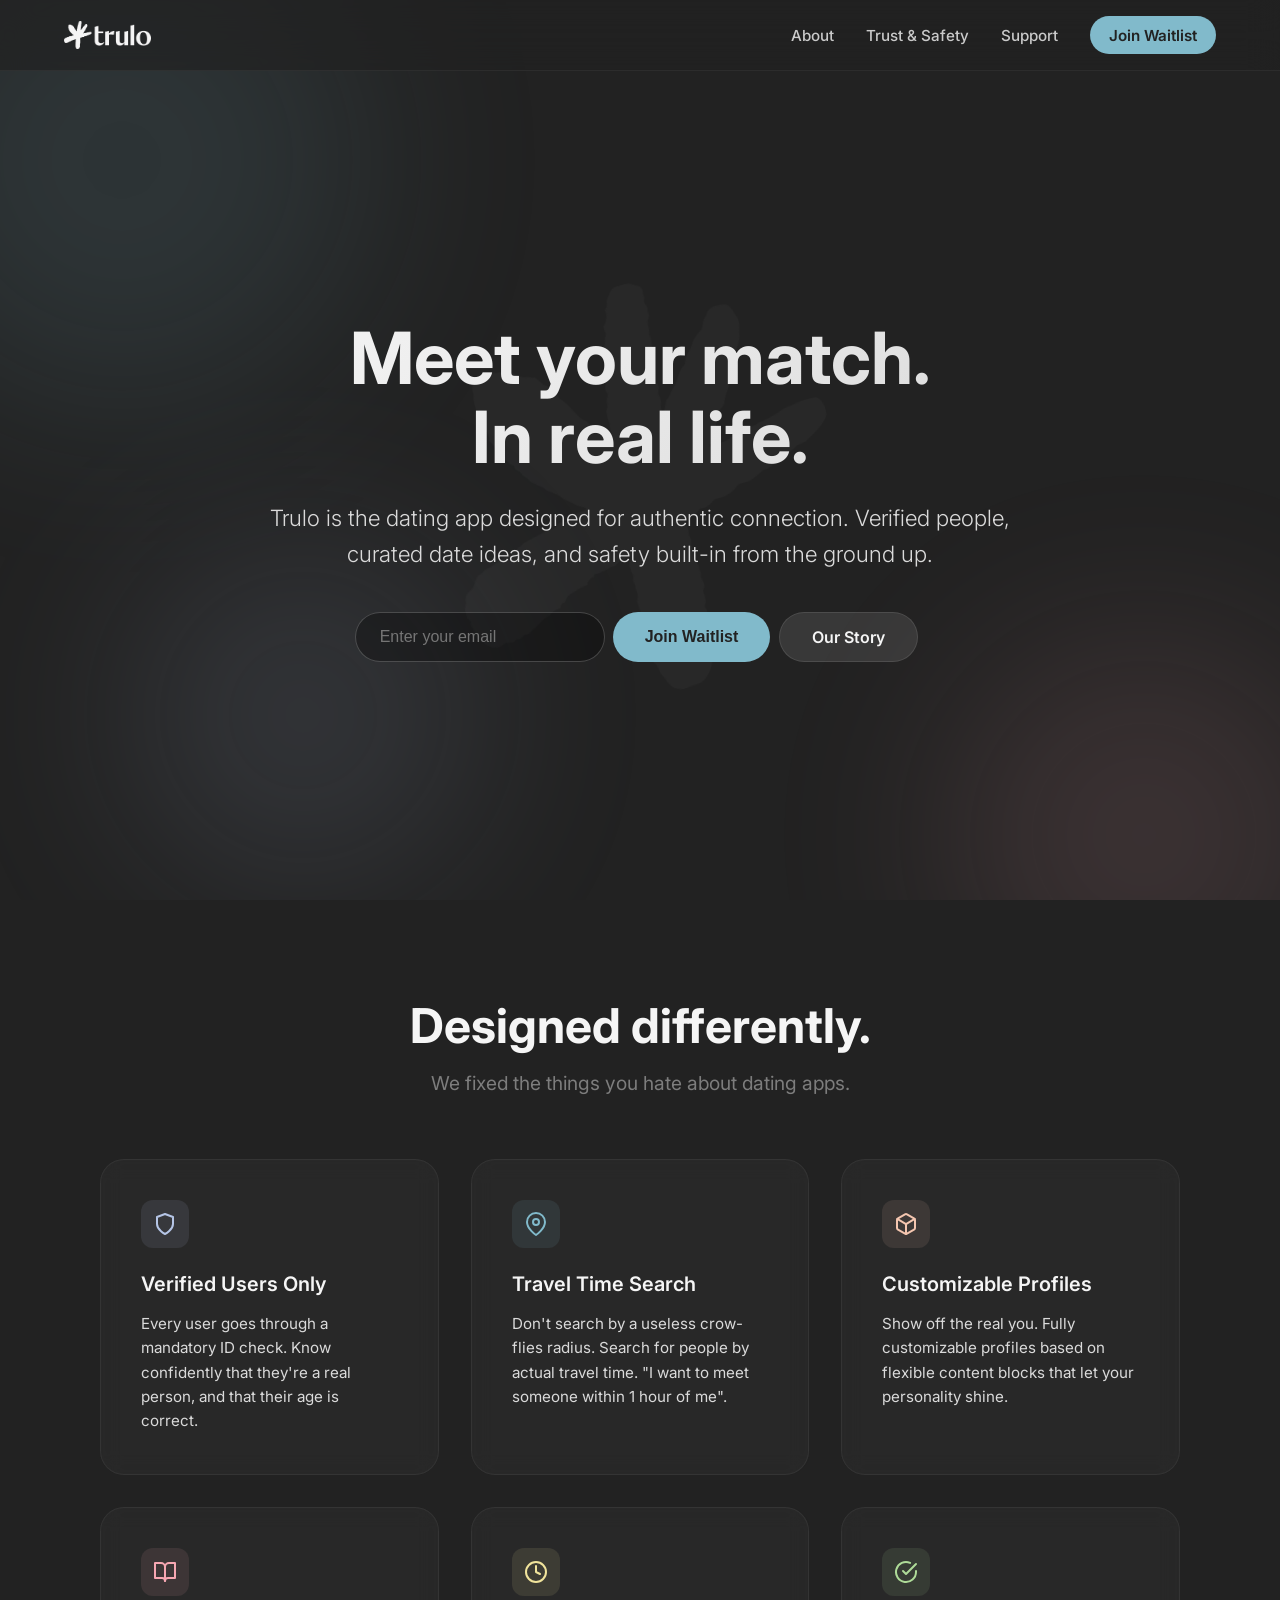
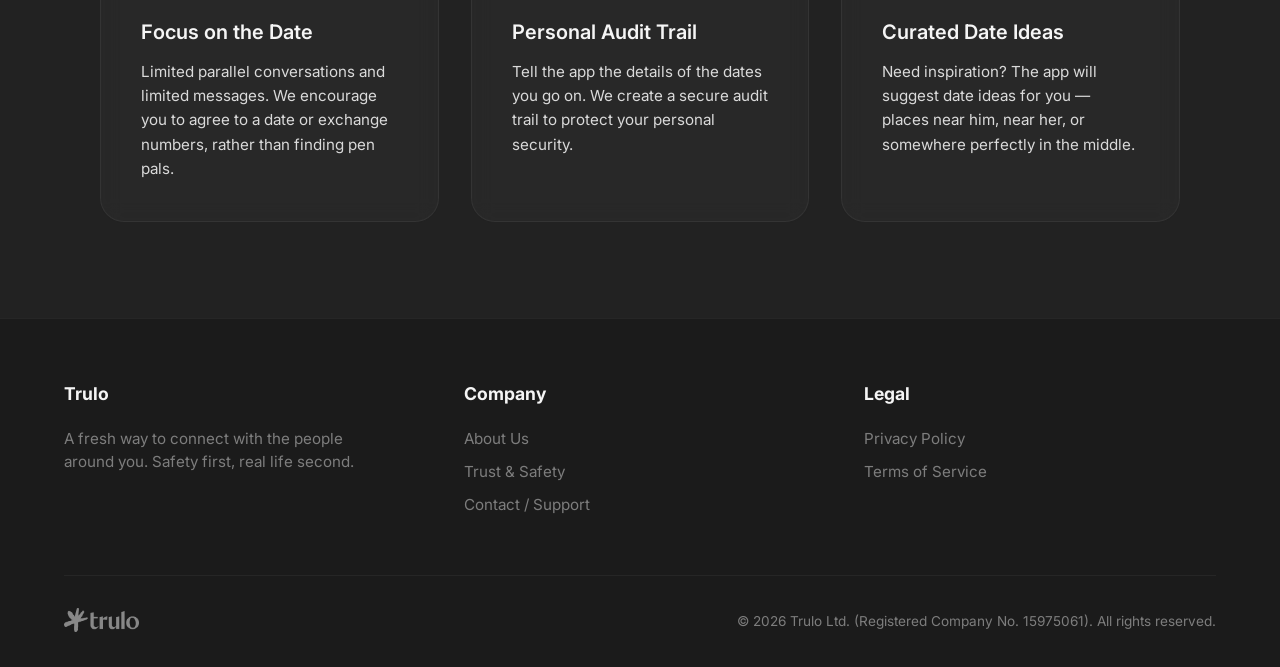
==== commit 9defca55: "really fix the form" ====
--- a/index.html
+++ b/index.html
@@ -42,19 +42,20 @@
           Trulo is the dating app designed for authentic connection. Verified people, curated date ideas, and safety
           built-in from the ground up.
         </p>
-        <div class="hero-cta">
+        <div class="hero-cta"
+          style="display: flex; gap: 1rem; align-items: center; justify-content: center; flex-wrap: wrap;">
           <!-- A simple form that works on static hosts (like GitHub pages) using a service like Formspree, Netlify Forms, or getform.io -->
           <form action="https://formspree.io/f/xojnrwyz" method="POST"
-            style="display: flex; gap: 0.5rem; justify-content: center; width: 100%; max-width: 400px; margin: 0 auto; align-items: stretch;">
+            style="display: flex; gap: 0.5rem; justify-content: center; max-width: 400px; flex: 1;">
             <input type="email" name="email" placeholder="Enter your email" required
               style="flex: 1; padding: 0 1.5rem; border-radius: 100px; border: 1px solid rgba(255,255,255,0.2); background: rgba(0,0,0,0.3); color: white; font-size: 1rem; outline: none; height: 50px; line-height: 50px;">
             <button type="submit" class="btn btn-primary"
-              style="height: 50px; display: flex; align-items: center; justify-content: center;">Join Waitlist</button>
+              style="height: 50px; display: flex; align-items: center; justify-content: center; flex-shrink: 0;">Join
+              Waitlist</button>
           </form>
-          <div style="margin-top: 1.5rem;">
-            <a href="about.html" class="btn btn-secondary"
-              style="height: 50px; display: inline-flex; align-items: center; justify-content: center;">Our Story</a>
-          </div>
+          <a href="about.html" class="btn btn-secondary"
+            style="height: 50px; display: inline-flex; align-items: center; justify-content: center; flex-shrink: 0;">Our
+            Story</a>
         </div>
       </div>
     </section>
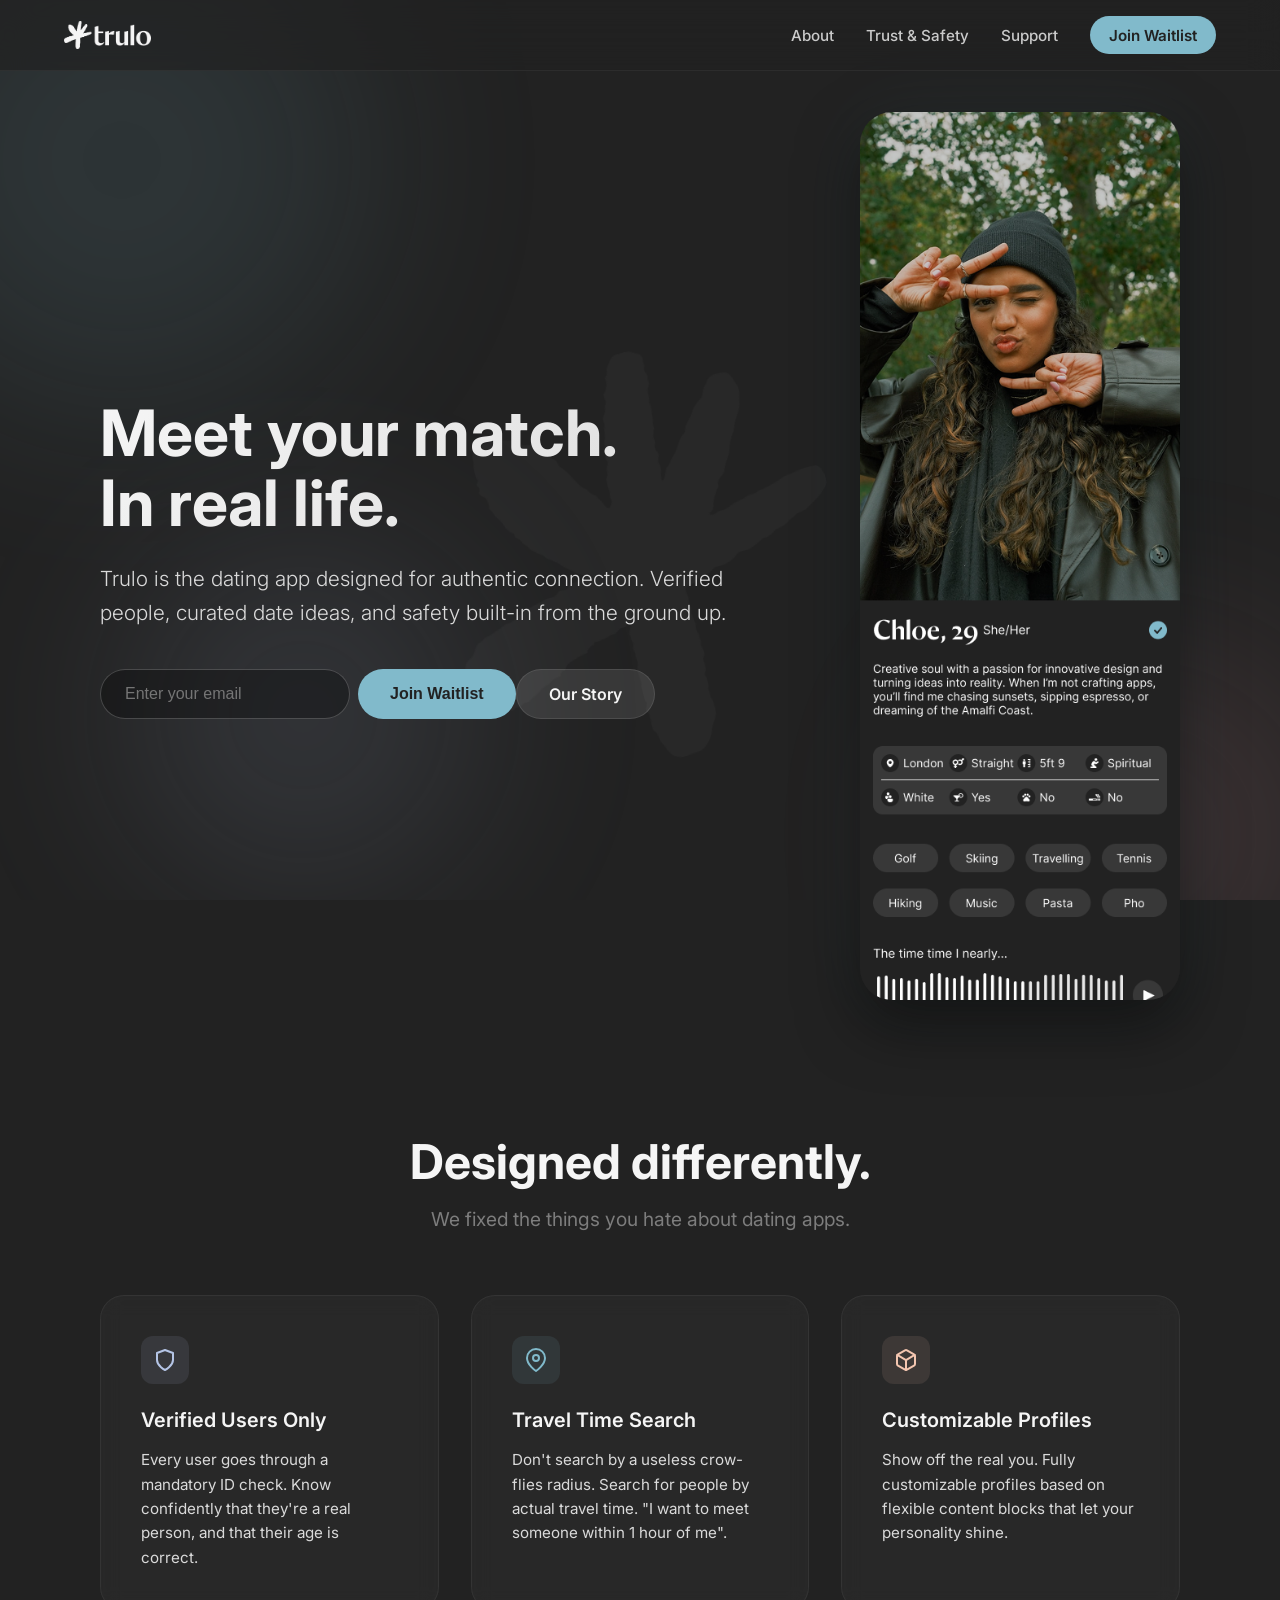
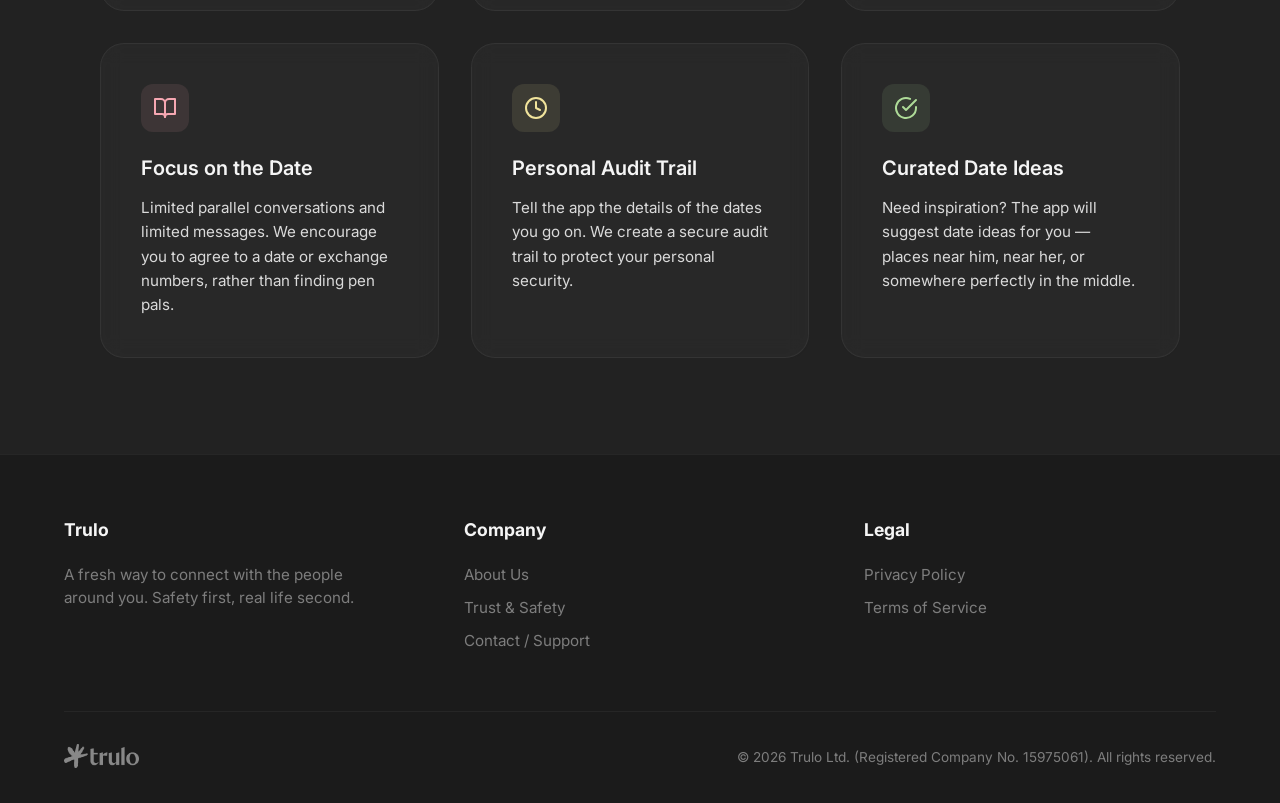
==== commit 716feed7: "feat: add app profile mockup to homepage hero section Split hero into side-by-side layout with text " ====
--- a/index.html
+++ b/index.html
@@ -36,26 +36,31 @@
   <main>
     <section class="hero">
       <img class="hero-mark" src="assets/mark_large.png" alt="" aria-hidden="true">
-      <div class="hero-content">
-        <h1 class="hero-title">Meet your match.<br>In real life.</h1>
-        <p class="hero-subtitle">
-          Trulo is the dating app designed for authentic connection. Verified people, curated date ideas, and safety
-          built-in from the ground up.
-        </p>
-        <div class="hero-cta"
-          style="display: flex; gap: 1rem; align-items: center; justify-content: center; flex-wrap: wrap;">
-          <!-- A simple form that works on static hosts (like GitHub pages) using a service like Formspree, Netlify Forms, or getform.io -->
-          <form action="https://formspree.io/f/xojnrwyz" method="POST"
-            style="display: flex; gap: 0.5rem; justify-content: center; max-width: 400px; flex: 1;">
-            <input type="email" name="email" placeholder="Enter your email" required
-              style="flex: 1; padding: 0 1.5rem; border-radius: 100px; border: 1px solid rgba(255,255,255,0.2); background: rgba(0,0,0,0.3); color: white; font-size: 1rem; outline: none; height: 50px; line-height: 50px;">
-            <button type="submit" class="btn btn-primary"
-              style="height: 50px; display: flex; align-items: center; justify-content: center; flex-shrink: 0;">Join
-              Waitlist</button>
-          </form>
-          <a href="about.html" class="btn btn-secondary"
-            style="height: 50px; display: inline-flex; align-items: center; justify-content: center; flex-shrink: 0;">Our
-            Story</a>
+      <div class="hero-split">
+        <div class="hero-content">
+          <h1 class="hero-title">Meet your match.<br>In real life.</h1>
+          <p class="hero-subtitle">
+            Trulo is the dating app designed for authentic connection. Verified people, curated date ideas, and safety
+            built-in from the ground up.
+          </p>
+          <div class="hero-cta"
+            style="display: flex; gap: 1rem; align-items: center; flex-wrap: wrap;">
+            <!-- A simple form that works on static hosts (like GitHub pages) using a service like Formspree, Netlify Forms, or getform.io -->
+            <form action="https://formspree.io/f/xojnrwyz" method="POST"
+              style="display: flex; gap: 0.5rem; max-width: 400px; flex: 1;">
+              <input type="email" name="email" placeholder="Enter your email" required
+                style="flex: 1; padding: 0 1.5rem; border-radius: 100px; border: 1px solid rgba(255,255,255,0.2); background: rgba(0,0,0,0.3); color: white; font-size: 1rem; outline: none; height: 50px; line-height: 50px;">
+              <button type="submit" class="btn btn-primary"
+                style="height: 50px; display: flex; align-items: center; justify-content: center; flex-shrink: 0;">Join
+                Waitlist</button>
+            </form>
+            <a href="about.html" class="btn btn-secondary"
+              style="height: 50px; display: inline-flex; align-items: center; justify-content: center; flex-shrink: 0;">Our
+              Story</a>
+          </div>
+        </div>
+        <div class="hero-phone">
+          <img src="assets/phone_mockup.png" alt="Trulo app profile screen">
         </div>
       </div>
     </section>
--- a/styles.css
+++ b/styles.css
@@ -137,7 +137,6 @@
   flex-direction: column;
   align-items: center;
   justify-content: center;
-  text-align: center;
   padding: 2rem 5%;
   position: relative;
 }
@@ -151,13 +150,21 @@
   pointer-events: none;
   z-index: 0;
 }
-.hero-content {
+.hero-split {
   position: relative;
   z-index: 1;
-  max-width: 800px;
+  display: flex;
+  align-items: center;
+  gap: 4rem;
+  width: 100%;
+  max-width: 1100px;
+}
+.hero-content {
+  flex: 1;
+  text-align: left;
 }
 .hero-title {
-  font-size: clamp(2.5rem, 6vw, 4.5rem);
+  font-size: clamp(2.5rem, 5vw, 4rem);
   font-weight: 700;
   line-height: 1.1;
   margin-bottom: 1.5rem;
@@ -168,7 +175,7 @@
   -webkit-text-fill-color: transparent;
 }
 .hero-subtitle {
-  font-size: clamp(1.1rem, 3vw, 1.4rem);
+  font-size: clamp(1.05rem, 2.5vw, 1.3rem);
   font-weight: 300;
   color: var(--light-grey);
   line-height: 1.6;
@@ -181,6 +188,17 @@
   gap: 1rem;
   opacity: 0;
   animation: fadeUp 1s ease-out 0.6s forwards;
+}
+.hero-phone {
+  flex-shrink: 0;
+  opacity: 0;
+  animation: fadeUp 1s ease-out 0.5s forwards;
+}
+.hero-phone img {
+  width: 320px;
+  height: auto;
+  border-radius: 32px;
+  box-shadow: 0 25px 60px rgba(0, 0, 0, 0.5), 0 0 80px rgba(129, 186, 203, 0.08);
 }
 .btn {
   display: inline-block;
@@ -395,9 +413,28 @@
   to   { opacity: 1; transform: translateY(0); }
 }
 
+@media (max-width: 960px) {
+  .hero-split {
+    flex-direction: column;
+    text-align: center;
+    gap: 3rem;
+  }
+  .hero-content {
+    text-align: center;
+  }
+  .hero-cta {
+    justify-content: center;
+  }
+  .hero-phone img {
+    width: 280px;
+  }
+}
 @media (max-width: 768px) {
   .nav-links {
     display: none; /* simple mobile nav approach for MVP */
+  }
+  .hero-phone img {
+    width: 260px;
   }
   .footer-bottom {
     flex-direction: column;
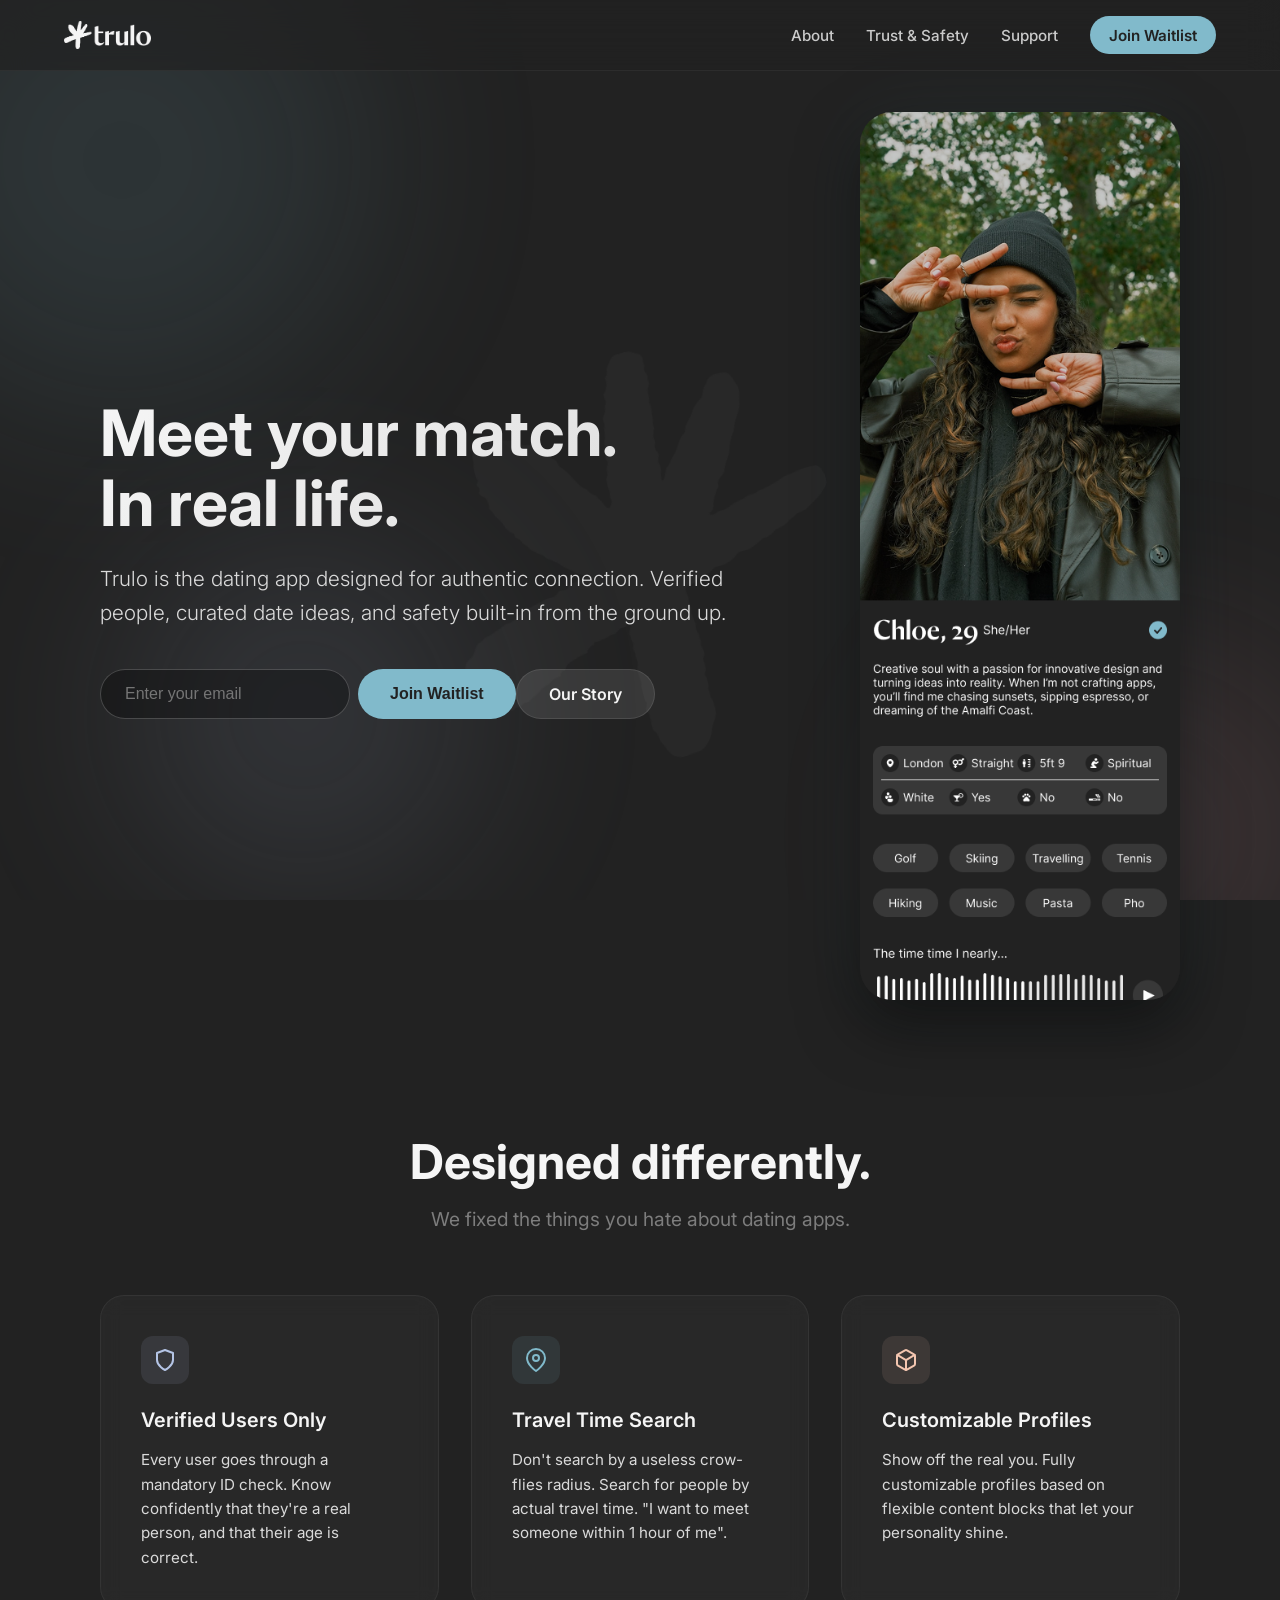
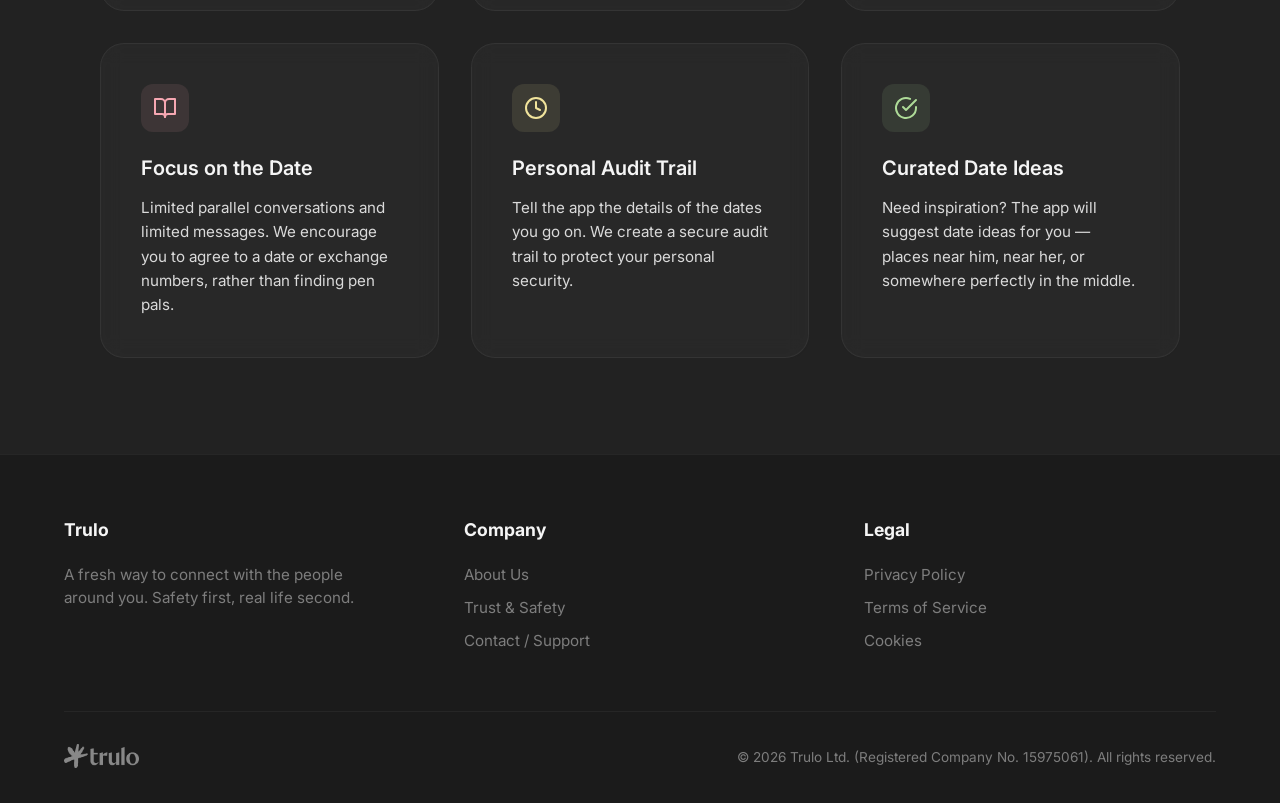
==== commit d45e6f92: "maximise apple developer program approval probability Five compliance + verification polish items th" ====
--- a/index.html
+++ b/index.html
@@ -176,6 +176,7 @@
         <ul>
           <li><a href="privacy.html">Privacy Policy</a></li>
           <li><a href="terms.html">Terms of Service</a></li>
+          <li><a href="cookies.html">Cookies</a></li>
         </ul>
       </div>
     </div>
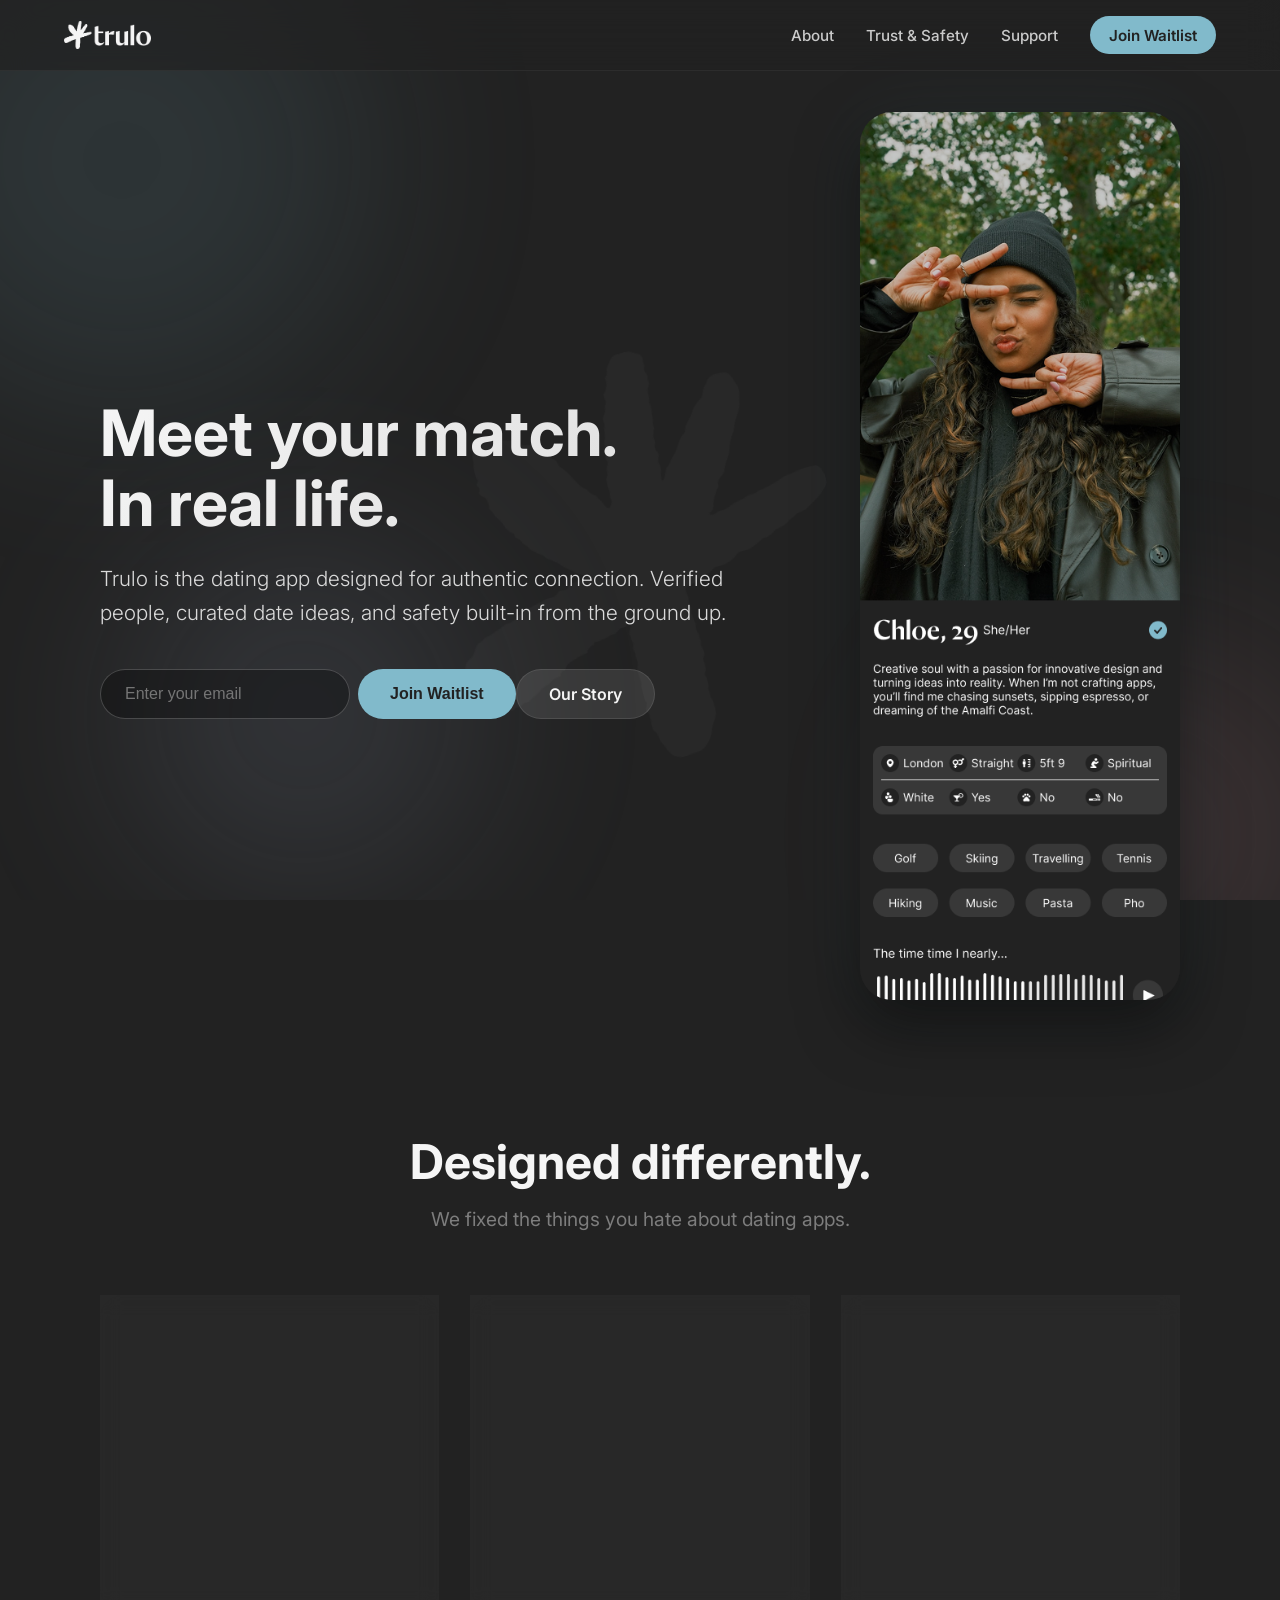
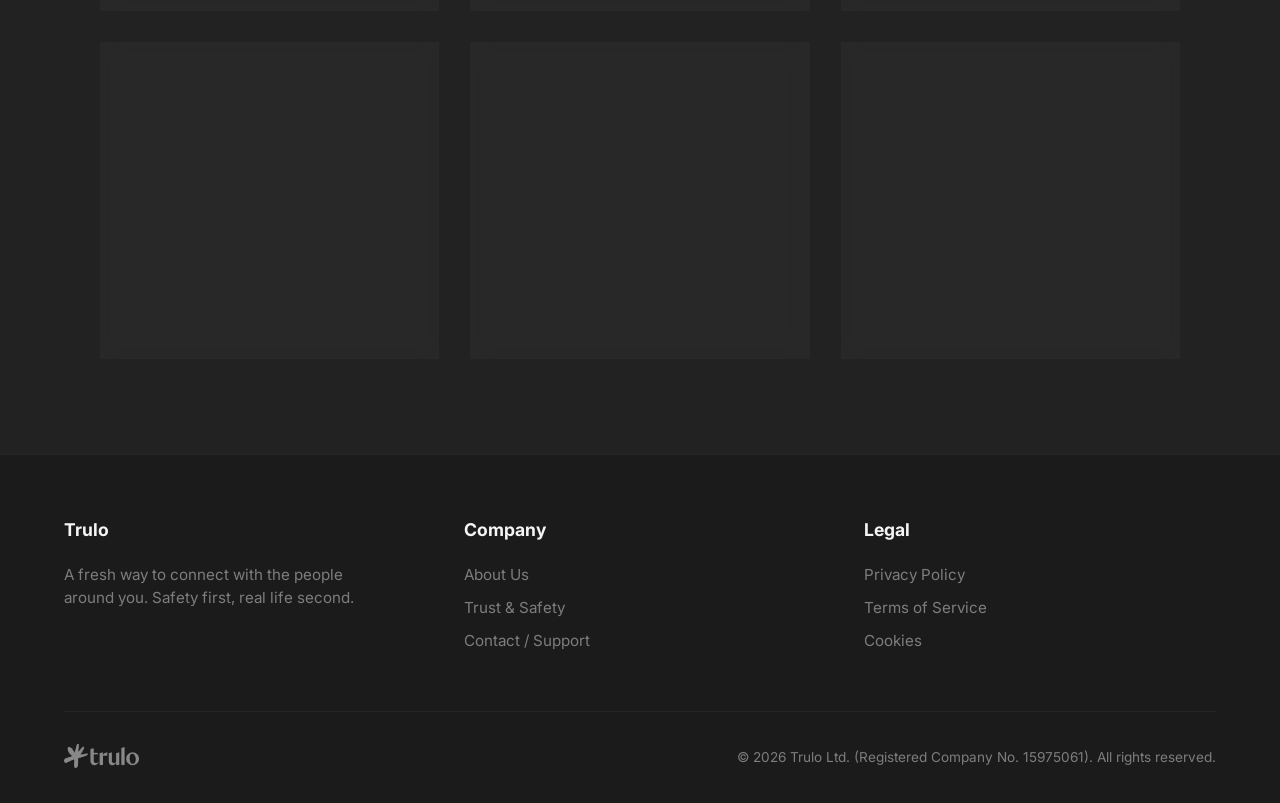
==== commit 77c14d31: "site: convert prose to British English spelling We're a UK company; align all user-facing copy with " ====
--- a/index.html
+++ b/index.html
@@ -108,8 +108,8 @@
               <line x1="12" y1="22.08" x2="12" y2="12"></line>
             </svg>
           </div>
-          <h3 class="feature-title">Customizable Profiles</h3>
-          <p class="feature-text">Show off the real you. Fully customizable profiles based on flexible content blocks
+          <h3 class="feature-title">Customisable Profiles</h3>
+          <p class="feature-text">Show off the real you. Fully customisable profiles based on flexible content blocks
             that let your personality shine.</p>
         </div>
 
